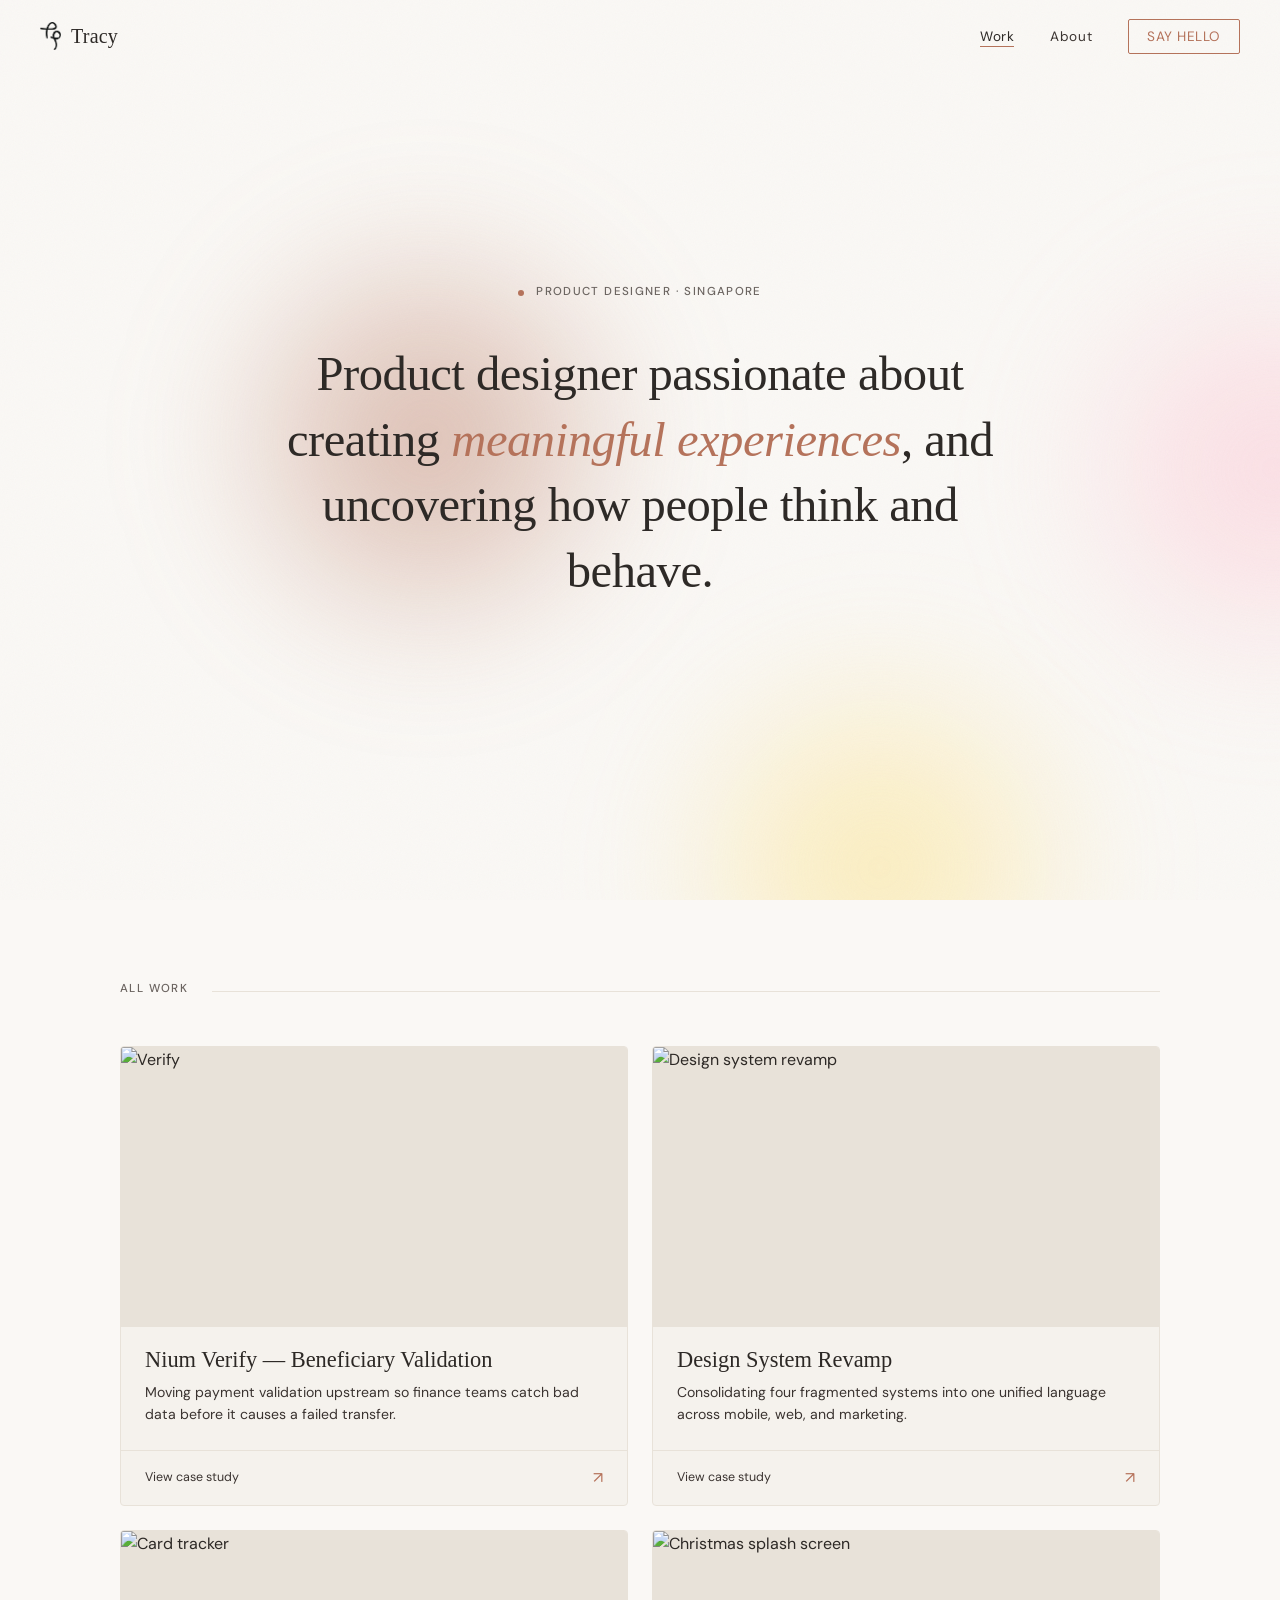
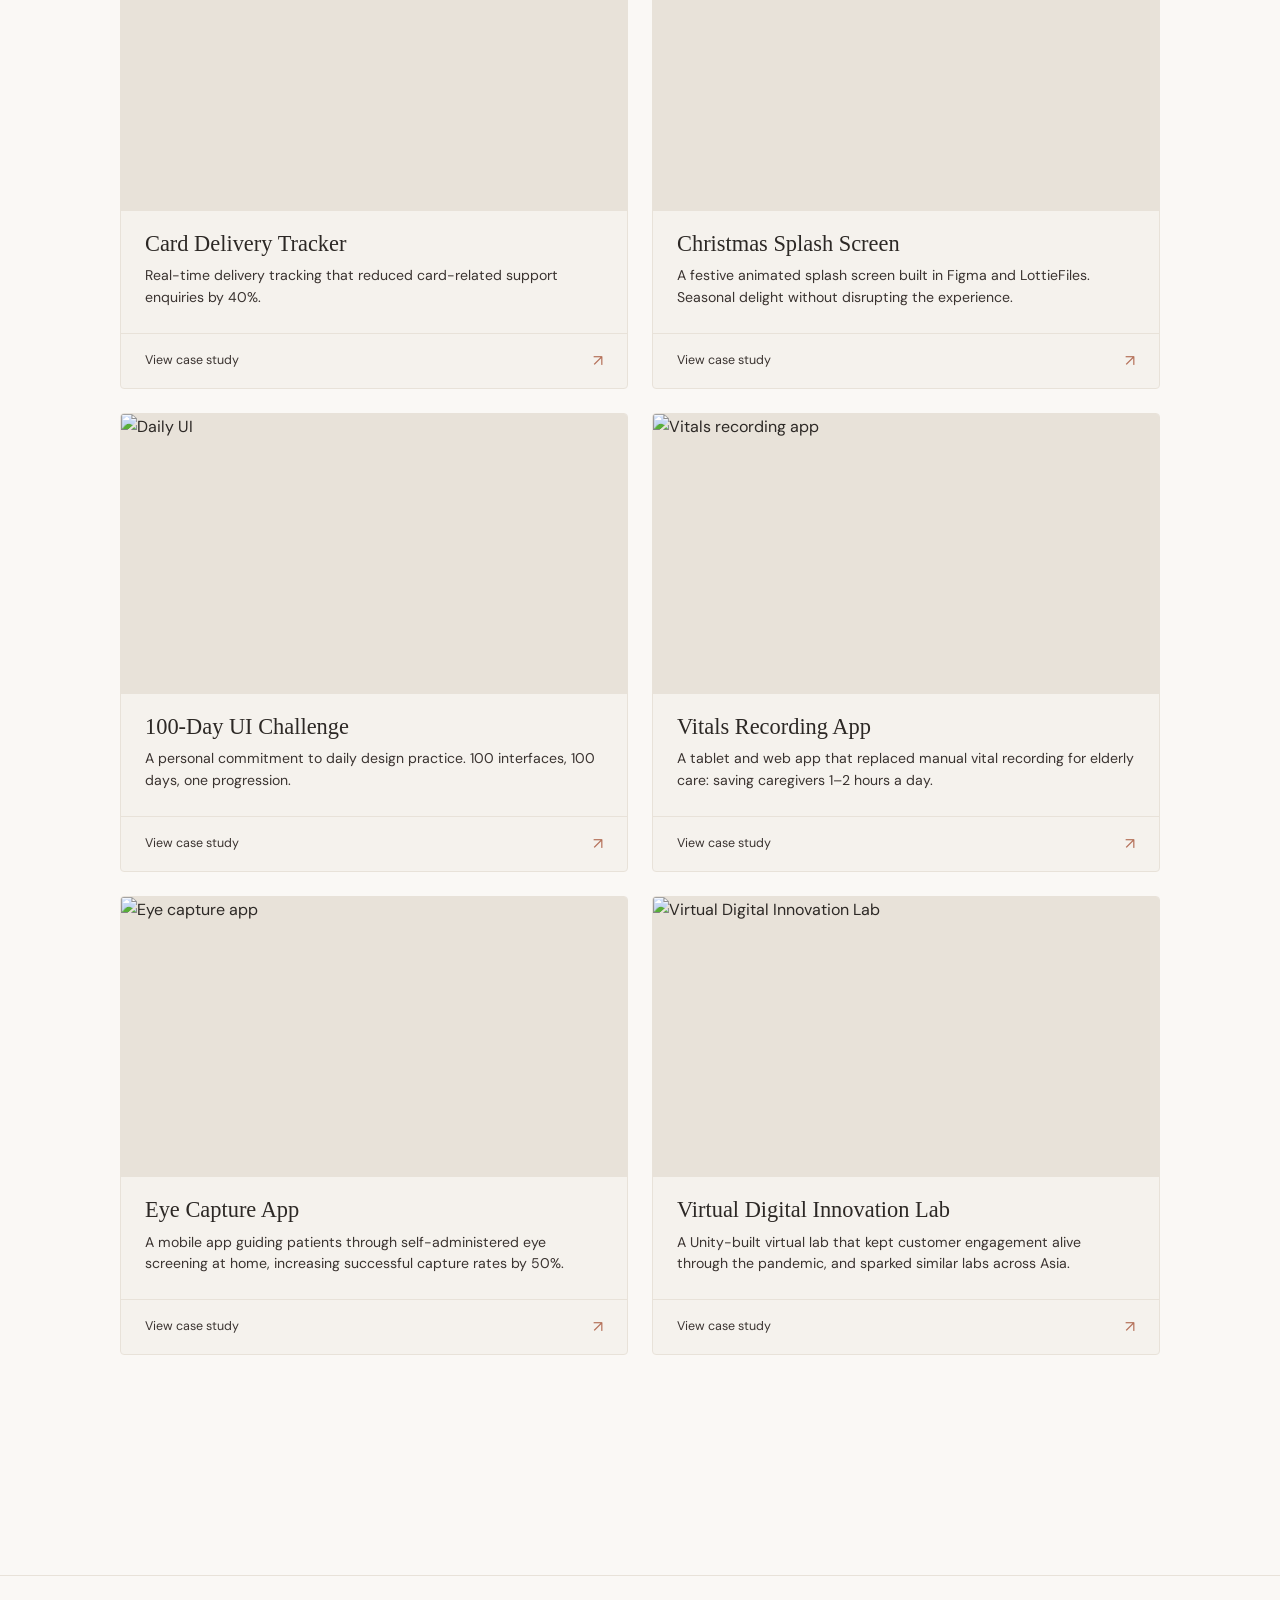
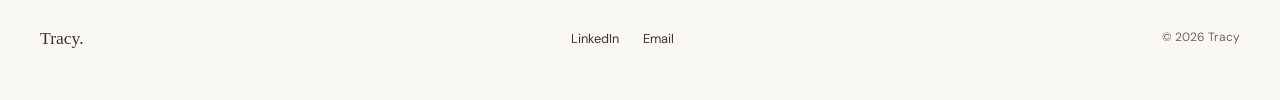
==== index.html @ 8b3a60ae "Add files via upload" ====
<!DOCTYPE html>
<html lang="en">
<head>
  <meta charset="UTF-8" />
  <meta name="viewport" content="width=device-width, initial-scale=1.0" />
  <title>Tracy — Product Designer</title>
  <link rel="preconnect" href="https://fonts.googleapis.com" />
  <link rel="preconnect" href="https://fonts.gstatic.com" crossorigin />
  <link href="https://fonts.googleapis.com/css2?family=Cormorant+Garamond:ital,wght@0,400;0,500;0,600;1,400;1,500&family=DM+Sans:wght@300;400;500&display=swap" rel="stylesheet" />
  <link rel="stylesheet" href="style.css" />
  <style>
    /* ── HERO ── */
    .hero {
      min-height: calc(100vh - var(--nav-h));
      display: flex;
      flex-direction: column;
      align-items: center;
      justify-content: center;
      text-align: center;
      padding: 80px 40px 120px;
      position: relative;
      overflow: hidden;
    }

    /* ── BLOBS ── */
    .hero-blobs {
      position: absolute;
      inset: 0;
      pointer-events: none;
      z-index: 0;
    }
    .blob {
      position: absolute;
      border-radius: 50%;
      filter: blur(56px);
      will-change: transform;
      transform: translate(0, 0);
    }
    /* Colours defined via inline style from JS */

    /* ── HERO CONTENT ── */
    .hero-content { position: relative; z-index: 1; max-width: 780px; }

    .hero-eyebrow {
      display: flex; align-items: center; justify-content: center;
      gap: 12px; margin-bottom: 40px;
    }
    .hero-eyebrow .dot {
      width: 6px; height: 6px; border-radius: 50%;
      background: var(--accent);
      animation: pulse 2.5s ease-in-out infinite;
    }
    @keyframes pulse {
      0%, 100% { opacity: 1; transform: scale(1); }
      50%       { opacity: 0.5; transform: scale(0.7); }
    }

    /* ── PROSE HEADLINE ── */
    .hero-headline {
      font-family: var(--font-display);
      font-size: clamp(2rem, 3.8vw, 3.6rem);
      font-weight: 400;
      line-height: 1.35;
      letter-spacing: -0.01em;
      margin-bottom: 44px;
      color: var(--ink);
    }
    .hero-headline .hl-accent   { color: var(--accent); font-style: italic; }
    .hero-headline .hl-stone    { color: var(--stone); }
    .hero-headline .hl-strong   { font-weight: 600; color: var(--ink); }

    .hero-actions { display: flex; align-items: center; justify-content: center; gap: 16px; flex-wrap: wrap; }

/* ── SCROLL INDICATOR ── */
    .scroll-indicator {
      position: absolute; bottom: 32px; left: 50%;
      transform: translateX(-50%);
      display: flex; flex-direction: column; align-items: center; gap: 6px;
      opacity: 0;
      animation: fadeUp 0.6s var(--ease-soft) 1s forwards;
      z-index: 1;
    }
    .scroll-indicator span { font-size: 0.65rem; letter-spacing: 0.12em; text-transform: uppercase; color: var(--stone); }
    .scroll-line-v {
      width: 1px; height: 32px;
      background: linear-gradient(to bottom, var(--stone), transparent);
      animation: scrollPulse 2s ease-in-out 1.5s infinite;
    }
    @keyframes scrollPulse {
      0%, 100% { transform: scaleY(1); opacity: 1; }
      50%       { transform: scaleY(0.6); opacity: 0.4; }
    }

    .selected-work { padding: 80px 0 100px; }
    .work-grid { display: grid; grid-template-columns: repeat(2, 1fr); gap: 24px; }

    .intro-strip {
      margin: 80px 0;
      padding: 64px 60px;
      background: var(--warm-white);
      border: 1px solid var(--sand);
      border-radius: 4px;
      display: grid;
      grid-template-columns: 1fr 2fr;
      gap: 60px;
      align-items: center;
    }
    .intro-label { font-family: var(--font-display); font-size: 2.5rem; font-weight: 400; line-height: 1.15; }
    .intro-label em { font-style: italic; color: var(--accent); }
    .intro-right p { font-size: 1rem; line-height: 1.75; color: var(--ink-soft); margin-bottom: 20px; }
    .intro-right p:last-of-type { margin-bottom: 28px; }

    .numbers-row {
      display: grid; grid-template-columns: repeat(3, 1fr);
      gap: 1px; background: var(--sand);
      border: 1px solid var(--sand); border-radius: 4px; overflow: hidden; margin: 60px 0;
    }
    .number-item { background: var(--cream); padding: 40px 32px; text-align: center; }
    .number-value { font-family: var(--font-display); font-size: 3rem; font-weight: 400; line-height: 1; margin-bottom: 8px; }
    .number-value span { color: var(--accent); }
    .number-label { font-size: 0.78rem; color: var(--muted); letter-spacing: 0.06em; }

    @media (max-width: 900px) {
      .hero { padding: 60px 20px; }
      .work-grid { grid-template-columns: 1fr; }
      .intro-strip { grid-template-columns: 1fr; padding: 40px 28px; gap: 32px; }
      .numbers-row { grid-template-columns: 1fr; }
    }
  </style>
</head>
<body>

  <nav id="nav">
    <a href="index.html" class="nav-logo">
      <!-- Replace logo.svg with your actual file name -->
      <img src="logo.png" alt="" class="nav-logo-img" /> Tracy
    </a>
    <ul class="nav-links">
      <li><a href="index.html" class="active">Work</a></li>
      <li><a href="about.html">About</a></li>
      <li><a href="mailto:tracygohyf@gmail.com" class="nav-cta">Say hello</a></li>
    </ul>
  </nav>

  <div class="page-content">

        <!-- HERO -->
    <section class="hero">

      <div class="hero-blobs" aria-hidden="true">
        <div class="blob" id="blob-a"></div>
        <div class="blob" id="blob-b"></div>
        <div class="blob" id="blob-c"></div>
      </div>

      <div class="hero-content">
        <div class="hero-eyebrow fade-up">
          <div class="dot"></div>
          <span class="label">Product Designer · Singapore</span>
        </div>

        <h1 class="hero-headline fade-up delay-1">
          </span>Product designer passionate about
          creating <span class="hl-accent">meaningful experiences</span>, and uncovering how people think and behave.
        </h1>

   
    </section>

   <!-- SELECTED WORK -->
    <section class="selected-work" id="works">
      <div class="container">
        <div class="section-header fade-up">
          <span class="label">All Work</span>
        </div>

        <div class="work-grid">

          <!-- Card 1 — featured, spans 2 cols -->
          <a href="cs-verify.html" class="project-card fade-up delay-1">
            <div class="project-card-image"><img src="images/verify.png" alt="Verify" /></div>
            <div class="project-card-body">
              <div class="project-card-title">Nium Verify — Beneficiary Validation</div>
              <p class="project-card-desc">Moving payment validation upstream so finance teams catch bad data before it causes a failed transfer.</p>
            </div>
            <div class="project-card-footer"><span>View case study</span><span class="arrow">↗</span></div>
          </a>

          <!-- Card 2 -->
          <a href="cs-design-system.html" class="project-card fade-up delay-2">
            <div class="project-card-image"><img src="images/design-system.png" alt="Design system revamp" /></div>
            <div class="project-card-body">
              <div class="project-card-title">Design System Revamp</div>
              <p class="project-card-desc">Consolidating four fragmented systems into one unified language across mobile, web, and marketing.</p>
            </div>
            <div class="project-card-footer"><span>View case study</span><span class="arrow">↗</span></div>
          </a>

          <!-- Card 3 -->
          <a href="cs-card-tracker.html" class="project-card fade-up delay-1">
            <div class="project-card-image"><img src="images/card-tracker.png" alt="Card tracker" /></div>
            <div class="project-card-body">
              <div class="project-card-title">Card Delivery Tracker</div>
              <p class="project-card-desc">Real-time delivery tracking that reduced card-related support enquiries by 40%.</p>
            </div>
            <div class="project-card-footer"><span>View case study</span><span class="arrow">↗</span></div>
          </a>

          <!-- Card 4 -->
          <a href="cs-xmas.html" class="project-card fade-up delay-2">
            <div class="project-card-image"><img src="images/xmas.png" alt="Christmas splash screen" /></div>
            <div class="project-card-body">
              <div class="project-card-title">Christmas Splash Screen</div>
              <p class="project-card-desc">A festive animated splash screen built in Figma and LottieFiles. Seasonal delight without disrupting the experience.</p>
            </div>
            <div class="project-card-footer"><span>View case study</span><span class="arrow">↗</span></div>
          </a>

          <!-- Card 5 -->
          <a href="cs-daily-ui.html" class="project-card fade-up delay-3">
            <div class="project-card-image"><img src="images/daily-ui.png" alt="Daily UI" /></div>
            <div class="project-card-body">
              <div class="project-card-title">100-Day UI Challenge</div>
              <p class="project-card-desc">A personal commitment to daily design practice. 100 interfaces, 100 days, one progression.</p>
            </div>
            <div class="project-card-footer"><span>View case study</span><span class="arrow">↗</span></div>
          </a>

          <!-- Card 6 -->
          <a href="cs-vitals.html" class="project-card fade-up delay-1">
            <div class="project-card-image"><img src="images/vitals.jpg" alt="Vitals recording app" /></div>
            <div class="project-card-body">
              <div class="project-card-title">Vitals Recording App</div>
              <p class="project-card-desc">A tablet and web app that replaced manual vital recording for elderly care: saving caregivers 1–2 hours a day.</p>
            </div>
            <div class="project-card-footer"><span>View case study</span><span class="arrow">↗</span></div>
          </a>

          <!-- Card 7 -->
          <a href="cs-eye-capture.html" class="project-card fade-up delay-2">
            <div class="project-card-image"><img src="images/eye-capture.jpg" alt="Eye capture app" /></div>
            <div class="project-card-body">
              <div class="project-card-title">Eye Capture App</div>
              <p class="project-card-desc">A mobile app guiding patients through self-administered eye screening at home, increasing successful capture rates by 50%.</p>
            </div>
            <div class="project-card-footer"><span>View case study</span><span class="arrow">↗</span></div>
          </a>

          <!-- Card 8 -->
          <a href="cs-virtual-dil.html" class="project-card fade-up delay-3">
            <div class="project-card-image"><img src="images/vdil.png" alt="Virtual Digital Innovation Lab" /></div>
            <div class="project-card-body">
              <div class="project-card-title">Virtual Digital Innovation Lab</div>
              <p class="project-card-desc">A Unity-built virtual lab that kept customer engagement alive through the pandemic, and sparked similar labs across Asia.</p>
            </div>
            <div class="project-card-footer"><span>View case study</span><span class="arrow">↗</span></div>
          </a>

        </div>

        <div style="height:0;"></div>
      </div>
    </section>


    <!-- INTRO STRIP -->
    <!-- <div class="container">
      <div class="intro-strip fade-up">
        <div>
          <div class="intro-label">Design that<br/><em>works</em><br/>for people</div>
        </div>
        <div class="intro-right">
          <p>I'm a product designer based in Singapore with a focus on fintech and consumer mobile. I care deeply about the space between user goals and business constraints — finding solutions that respect both.</p>
          <p>My process is collaborative and research-informed, but I'm not precious about it. Good design ships.</p>
          <a href="about.html" class="btn btn-outline">More about me →</a>
        </div>
      </div>
    </div> -->

  </div>

  <footer>
    <span class="footer-name">Tracy.</span>
    <ul class="footer-links">
      <li><a href="https://www.linkedin.com/in/tracygyf/" target="_blank">LinkedIn</a></li>
      <li><a href="mailto:tracygohyf@gmail.com">Email</a></li>
    </ul>
    <span class="footer-copy">© 2026 Tracy</span>
  </footer>

  <script data-cfasync="false" src="/cdn-cgi/scripts/5c5dd728/cloudflare-static/email-decode.min.js"></script><script>
    // ── NAV SCROLL ──
    const nav = document.getElementById('nav');
    window.addEventListener('scroll', () => nav.classList.toggle('scrolled', window.scrollY > 20));

    // ── SCROLL-TRIGGERED FADE-UPS ──
    const observer = new IntersectionObserver(entries => {
      entries.forEach(e => { if (e.isIntersecting) e.target.style.animationPlayState = 'running'; });
    }, { threshold: 0.1 });
    document.querySelectorAll('.fade-up').forEach(el => {
      if (el.closest('.hero')) return;
      el.style.animationPlayState = 'paused';
      observer.observe(el);
    });

    // ── RANDOMISED BLOB ANIMATION ──
    // Three colours: terracotta, dusty rose, warm stone
    const blobConfigs = [
  { id: 'blob-a', color: 'rgba(181,114,90,0.5)',   size: 520 },
  { id: 'blob-b', color: 'rgba(255,220,100,0.45)', size: 520 },
  { id: 'blob-c', color: 'rgba(255,180,200,0.45)', size: 520 },
];

    const hero = document.querySelector('.hero');

  const startPositions = [
  { x: 0.1, y: 0.1, px: 0.2, py: 0.2 },   // blob-a: top-left
  { x: 0.6, y: 0.6, px: 0.75, py: 0.75 }, // blob-b: bottom-right
  { x: 0.8, y: 0.1, px: 0.8, py: 0.2 },   // blob-c: top-right
];

blobConfigs.forEach((cfg, i) => {
  const el = document.getElementById(cfg.id);
  el.style.width  = cfg.size + 'px';
  el.style.height = cfg.size + 'px';
  el.style.background = `radial-gradient(circle, ${cfg.color} 0%, transparent 65%)`;

  const heroW = () => hero.offsetWidth;
  const heroH = () => hero.offsetHeight;

  // Start each blob at a different position
  let x = [0.1, 0.5, 0.8][i] * window.innerWidth;
  let y = [0.1, 0.7, 0.2][i] * window.innerHeight;

  // Give each blob a different initial direction
  const angles = [0.4, 2.1, 4.5];
  let vx = Math.cos(angles[i]) * 1.2;
  let vy = Math.sin(angles[i]) * 1.2;

  el.style.left = '0';
  el.style.top  = '0';
  el.style.transform = `translate(${x}px, ${y}px)`;

  function tick() {
  x += vx;
  y += vy;

  const W = hero.offsetWidth;
  const H = hero.offsetHeight;
  const s = cfg.size;

  // Bounce using blob size so it doesn't escape
  if (x < -s / 2)        { x = -s / 2;     vx = Math.abs(vx); }
  if (x > W - s / 2)     { x = W - s / 2;  vx = -Math.abs(vx); }
  if (y < -s / 2)        { y = -s / 2;     vy = Math.abs(vy); }
  if (y > H - s / 2)     { y = H - s / 2;  vy = -Math.abs(vy); }

  // Small random nudge
  vx += (Math.random() - 0.5) * 0.08;
  vy += (Math.random() - 0.5) * 0.08;

  // Speed cap
  const speed = Math.sqrt(vx * vx + vy * vy);
  if (speed > 1.5) { vx = (vx / speed) * 1.5; vy = (vy / speed) * 1.5; }
  if (speed < 0.5) { vx = (vx / speed) * 0.5; vy = (vy / speed) * 0.5; }

  el.style.transform = `translate(${x}px, ${y}px)`;
  requestAnimationFrame(tick);
}

  requestAnimationFrame(tick);
});

  </script>
 </body>
</html>
---- style.css ----
/* ============================================
   DESIGN TOKENS
   ============================================ */
:root {
  --cream: #FAF8F5;
  --warm-white: #F5F2ED;
  --sand: #E8E2D9;
  --stone: #7A7068;      /* was #C4BAB0 — much darker for small labels */
  --muted: #6B6460;      /* was #9A918A — darker for better contrast */
  --ink: #2C2825;
  --ink-soft: #3A3330;   /* was #4A4440 — darker for body text */
  --accent: #B5725A;
  --accent-light: #D4967F;
  --accent-pale: #F2E8E4;

  --font-display: 'DM Serif Display', Georgia, serif;
  --font-body: 'DM Sans', sans-serif;

  --max-w: 1120px;
  --nav-h: 72px;

  --ease-soft: cubic-bezier(0.25, 0.46, 0.45, 0.94);
}

/* ============================================
   RESET & BASE
   ============================================ */
*, *::before, *::after { box-sizing: border-box; margin: 0; padding: 0; }

html { font-size: 16px; scroll-behavior: smooth; }

body {
  background: var(--cream);
  color: var(--ink);
  font-family: var(--font-body);
  font-weight: 400;
  line-height: 1.6;
  -webkit-font-smoothing: antialiased;
  position: relative;
  overflow-x: hidden;
}

/* Grain overlay */
body::before {
  content: '';
  position: fixed;
  inset: 0;
  pointer-events: none;
  z-index: 100;
  opacity: 0.03;
  background-image: url("data:image/svg+xml,%3Csvg viewBox='0 0 256 256' xmlns='http://www.w3.org/2000/svg'%3E%3Cfilter id='noise'%3E%3CfeTurbulence type='fractalNoise' baseFrequency='0.9' numOctaves='4' stitchTiles='stitch'/%3E%3C/filter%3E%3Crect width='100%25' height='100%25' filter='url(%23noise)'/%3E%3C/svg%3E");
  background-size: 256px 256px;
}

a { color: inherit; text-decoration: none; }
img { display: block; max-width: 100%; }

/* ============================================
   TYPOGRAPHY
   ============================================ */
.display {
  font-family: var(--font-display);
  font-weight: 500;
  line-height: 1.1;
  letter-spacing: -0.01em;
}

.label {
  font-family: var(--font-body);
  font-size: 0.72rem;
  font-weight: 500;
  letter-spacing: 0.12em;
  text-transform: uppercase;
  color: var(--muted);
}

/* ============================================
   NAV
   ============================================ */
nav {
  position: fixed;
  top: 0; left: 0; right: 0;
  height: var(--nav-h);
  z-index: 50;
  display: flex;
  align-items: center;
  padding: 0 40px;
  justify-content: space-between;
  background: rgba(250, 248, 245, 0.88);
  backdrop-filter: blur(12px);
  -webkit-backdrop-filter: blur(12px);
  border-bottom: 1px solid transparent;
  transition: border-color 0.3s var(--ease-soft);
}

nav.scrolled {
  border-bottom-color: var(--sand);
}

.nav-logo {
  display: flex;
  align-items: center;
  gap: 10px;
  font-family: var(--font-display);
  font-size: 1.25rem;
  font-weight: 500;
  letter-spacing: 0.01em;
  color: var(--ink);
  transition: color 0.2s;
}
.nav-logo:hover { color: var(--accent); }

.nav-logo-img {
  height: 28px;
  width: auto;
  display: block;
  /* Tint the logo to match accent on hover */
  transition: filter 0.2s;
}
.nav-logo:hover .nav-logo-img {
  filter: brightness(0) saturate(100%) invert(45%) sepia(30%) saturate(600%) hue-rotate(330deg);
}

.nav-links {
  display: flex;
  align-items: center;
  gap: 36px;
  list-style: none;
}

.nav-links a {
  font-size: 0.85rem;
  font-weight: 400;
  letter-spacing: 0.04em;
  color: var(--ink-soft);
  position: relative;
  transition: color 0.2s;
}

.nav-links a::after {
  content: '';
  position: absolute;
  bottom: -2px; left: 0;
  width: 0; height: 1px;
  background: var(--accent);
  transition: width 0.25s var(--ease-soft);
}

.nav-links a:hover,
.nav-links a.active {
  color: var(--ink);
}
.nav-links a:hover::after,
.nav-links a.active::after {
  width: 100%;
}

.nav-cta {
  font-size: 0.8rem;
  font-weight: 500;
  letter-spacing: 0.06em;
  text-transform: uppercase;
  color: var(--accent) !important;
  border: 1px solid var(--accent);
  padding: 8px 18px;
  border-radius: 2px;
  transition: background 0.2s, color 0.2s !important;
}
.nav-cta::after { display: none !important; }
.nav-cta:hover {
  background: var(--accent) !important;
  color: var(--cream) !important;
}

/* ============================================
   PAGE WRAPPER
   ============================================ */
.page-content {
  padding-top: var(--nav-h);
  min-height: 100vh;
}

.container {
  max-width: var(--max-w);
  margin: 0 auto;
  padding: 0 40px;
}

/* ============================================
   SECTION HEADERS
   ============================================ */
.section-header {
  display: flex;
  align-items: baseline;
  gap: 24px;
  margin-bottom: 48px;
}

.section-header::after {
  content: '';
  flex: 1;
  height: 1px;
  background: var(--sand);
}

/* ============================================
   PROJECT CARDS
   ============================================ */
.project-card {
  display: block;
  position: relative;
  overflow: hidden;
  background: var(--warm-white);
  border: 1px solid var(--sand);
  border-radius: 4px;
  transition: border-color 0.3s var(--ease-soft), transform 0.3s var(--ease-soft), box-shadow 0.3s var(--ease-soft);
  cursor: pointer;
}

.project-card:hover {
  border-color: var(--stone);
  transform: translateY(-3px);
  box-shadow: 0 16px 40px rgba(44, 40, 37, 0.08);
}

.project-card-image {
  height: 280px;
  background: var(--sand);
  overflow: hidden;
  position: relative;
}

.project-card-image img {
  width: 100%;
  height: 100%;
  object-fit: cover;
  display: block;
}

.project-card:hover .project-card-image img {
  transform: scale(1.03);
}

/* Placeholder for missing images */
.project-card-image.placeholder {
  display: flex;
  align-items: center;
  justify-content: center;
}
.project-card-image.placeholder span {
  font-family: var(--font-display);
  font-size: 2.5rem;
  color: var(--stone);
  opacity: 0.4;
}

.cs-screenshot-slot video {
  width: 100%;
  display: block;
  border-radius: 8px;
}

.project-card-body {
  padding: 20px 24px 24px;
}

.project-card-meta {
  display: flex;
  align-items: center;
  gap: 10px;
  margin-bottom: 10px;
  flex-wrap: wrap;
}

.tag {
  display: inline-block;
  font-size: 0.68rem;
  font-weight: 500;
  letter-spacing: 0.1em;
  text-transform: uppercase;
  color: var(--muted);
  background: var(--sand);
  padding: 3px 9px;
  border-radius: 2px;
}

.tag.accent {
  background: var(--accent-pale);
  color: var(--accent);
}

.project-card-title {
  font-family: var(--font-display);
  font-size: 1.4rem;
  font-weight: 500;
  line-height: 1.2;
  margin-bottom: 8px;
  color: var(--ink);
  transition: color 0.2s;
}
.project-card:hover .project-card-title { color: var(--accent); }

.project-card-desc {
  font-size: 0.88rem;
  color: var(--ink-soft);
  line-height: 1.55;
}

.project-card-footer {
  display: flex;
  align-items: center;
  justify-content: space-between;
  padding: 14px 24px;
  border-top: 1px solid var(--sand);
  font-size: 0.78rem;
  color: var(--muted);
}

.project-card-footer .arrow {
  color: var(--accent);
  font-size: 1rem;
  transition: transform 0.2s var(--ease-soft);
}
.project-card:hover .project-card-footer .arrow {
  transform: translate(3px, -1px);
}

/* ============================================
   FOOTER
   ============================================ */
footer {
  margin-top: 120px;
  padding: 48px 40px;
  border-top: 1px solid var(--sand);
  display: flex;
  align-items: center;
  justify-content: space-between;
  flex-wrap: wrap;
  gap: 16px;
  max-width: 100%;
}

.footer-name {
  font-family: var(--font-display);
  font-size: 1.1rem;
  color: var(--ink-soft);
}

.footer-links {
  display: flex;
  gap: 24px;
  list-style: none;
}

.footer-links a {
  font-size: 0.8rem;
  color: var(--ink-soft);
  transition: color 0.2s;
}
.footer-links a:hover { color: var(--accent); }

.footer-copy {
  font-size: 0.75rem;
  color: var(--muted);
}

/* ============================================
   BUTTONS
   ============================================ */
.btn {
  display: inline-flex;
  align-items: center;
  gap: 8px;
  font-family: var(--font-body);
  font-size: 0.8rem;
  font-weight: 500;
  letter-spacing: 0.08em;
  text-transform: uppercase;
  cursor: pointer;
  border-radius: 2px;
  transition: all 0.2s var(--ease-soft);
}

.btn-primary {
  background: var(--accent);
  color: var(--cream);
  padding: 14px 28px;
  border: 1px solid var(--accent);
}
.btn-primary:hover {
  background: #A3634D;
  border-color: #A3634D;
}

.btn-outline {
  background: transparent;
  color: var(--ink);
  padding: 13px 27px;
  border: 1px solid var(--sand);
}
.btn-outline:hover {
  border-color: var(--stone);
  background: var(--warm-white);
}

/* ============================================
   FADE-IN ANIMATION
   ============================================ */
.fade-up {
  opacity: 0;
  transform: translateY(20px);
  animation: fadeUp 0.7s var(--ease-soft) forwards;
}

@keyframes fadeUp {
  to { opacity: 1; transform: translateY(0); }
}

.delay-1 { animation-delay: 0.1s; }
.delay-2 { animation-delay: 0.2s; }
.delay-3 { animation-delay: 0.3s; }
.delay-4 { animation-delay: 0.4s; }
.delay-5 { animation-delay: 0.5s; }
.delay-6 { animation-delay: 0.6s; }

/* ============================================
   GLOBAL HEADING WEIGHTS
   ============================================ */
h1, h2, h3, h4, h5 {
  font-family: var(--font-display);
  font-weight: 600;
}

/* Nav links slightly darker */
.nav-links a {
  color: var(--ink-soft);
}

/* Project card footer text darker */
.project-card-footer {
  color: var(--ink-soft);
}
@media (max-width: 768px) {
  nav { padding: 0 20px; }
  .container { padding: 0 20px; }
  footer { padding: 40px 20px; flex-direction: column; align-items: flex-start; }

  .nav-links { gap: 20px; }
  .nav-links .nav-cta { display: none; }
  .project-card-image {
  height: 220px;
}

.project-card-image img {
  width: 100%;
  height: 100%;
  object-fit: cover;
  object-position: center;
}
}
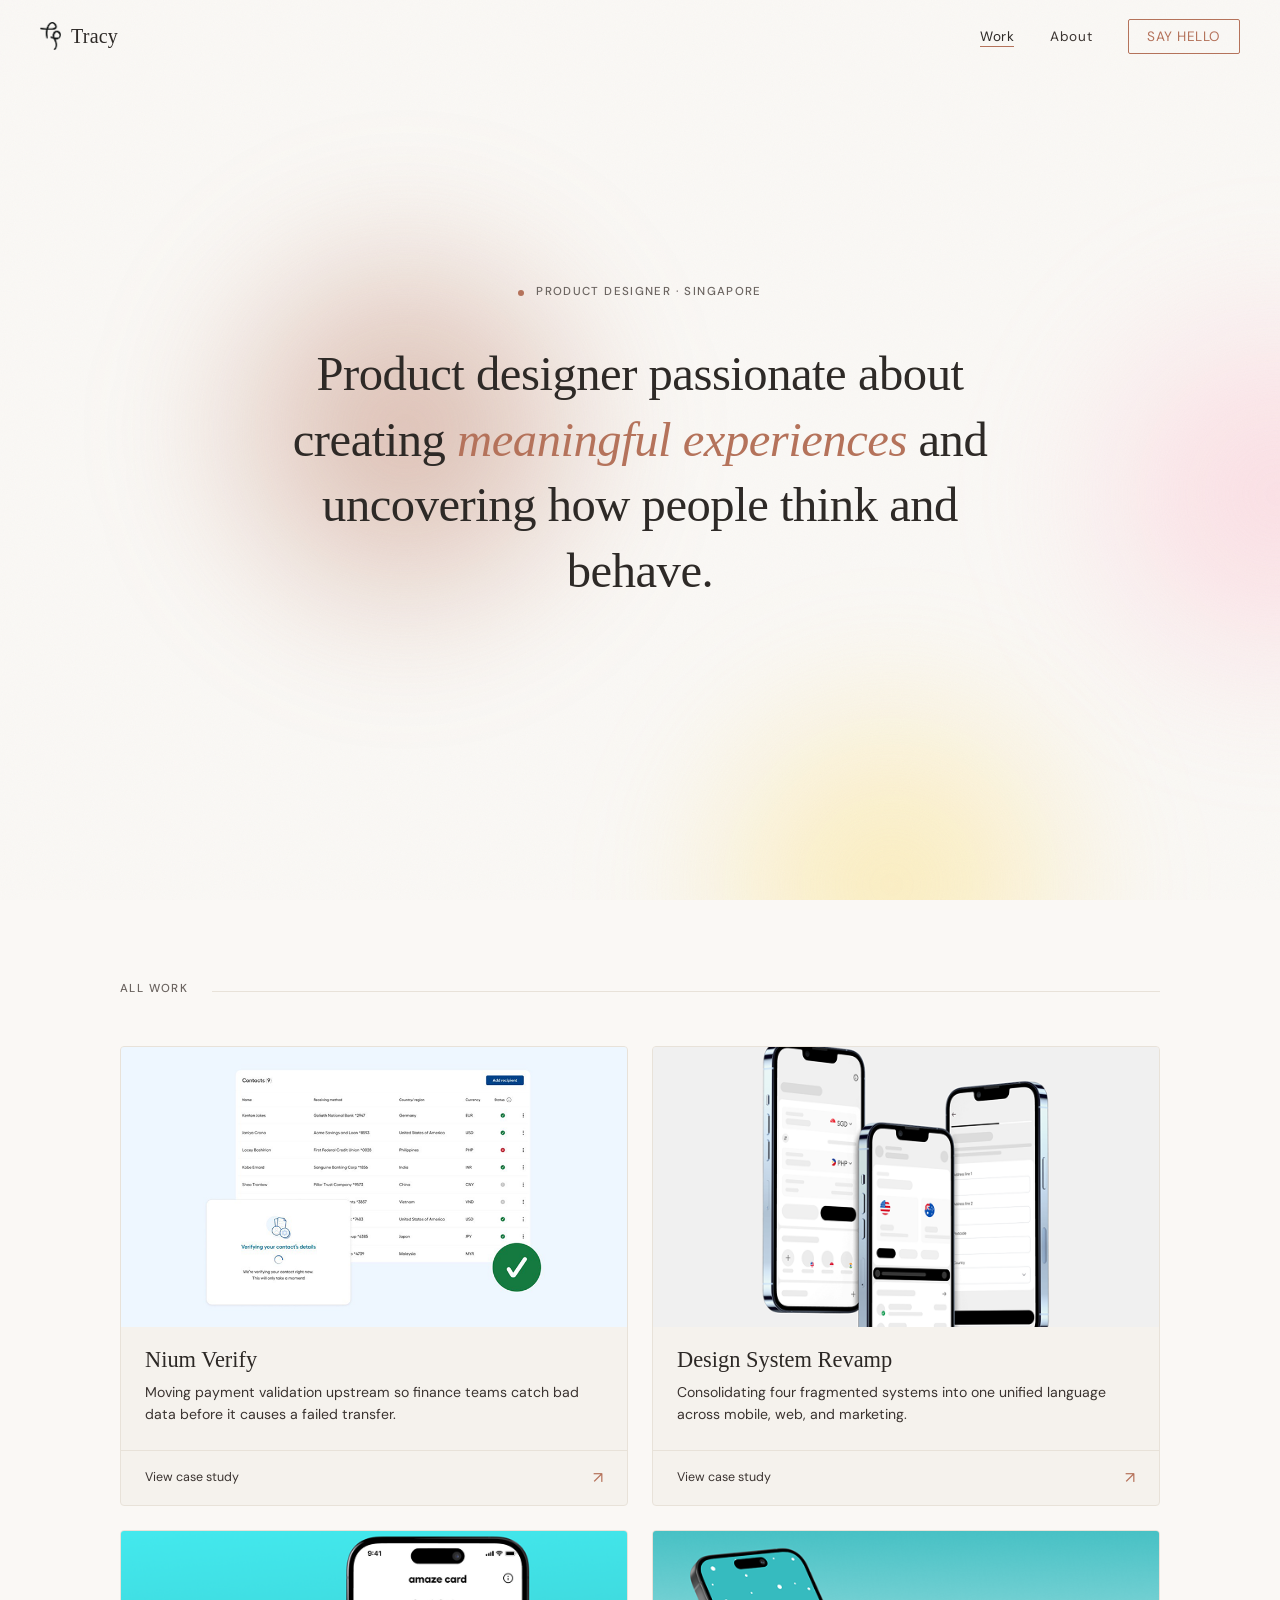
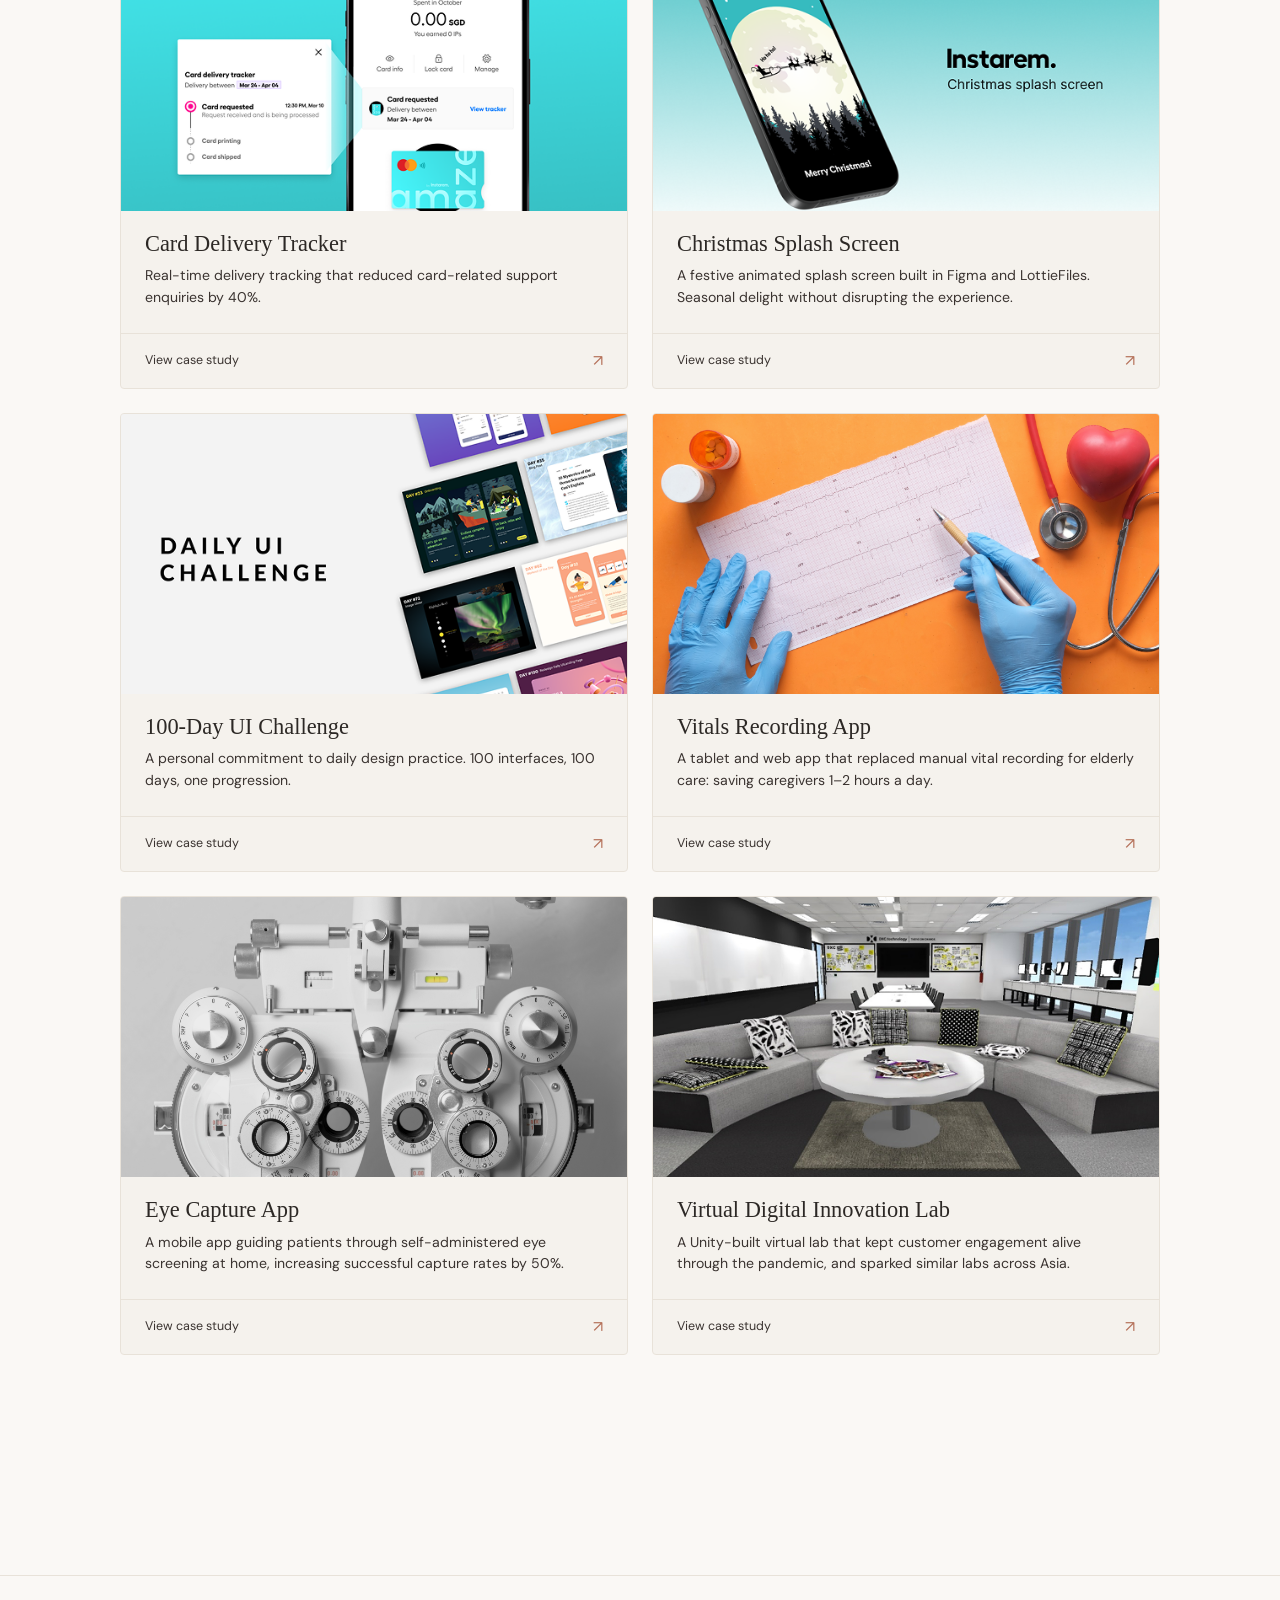
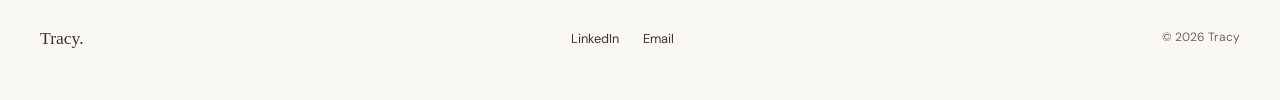
==== commit 8206c423: "edited" ====
--- a/index.html
+++ b/index.html
@@ -161,7 +161,7 @@
 
         <h1 class="hero-headline fade-up delay-1">
           </span>Product designer passionate about
-          creating <span class="hl-accent">meaningful experiences</span>, and uncovering how people think and behave.
+          creating <span class="hl-accent">meaningful experiences</span> and uncovering how people think and behave.
         </h1>
 
    
@@ -180,7 +180,7 @@
           <a href="cs-verify.html" class="project-card fade-up delay-1">
             <div class="project-card-image"><img src="images/verify.png" alt="Verify" /></div>
             <div class="project-card-body">
-              <div class="project-card-title">Nium Verify — Beneficiary Validation</div>
+              <div class="project-card-title">Nium Verify</div>
               <p class="project-card-desc">Moving payment validation upstream so finance teams catch bad data before it causes a failed transfer.</p>
             </div>
             <div class="project-card-footer"><span>View case study</span><span class="arrow">↗</span></div>
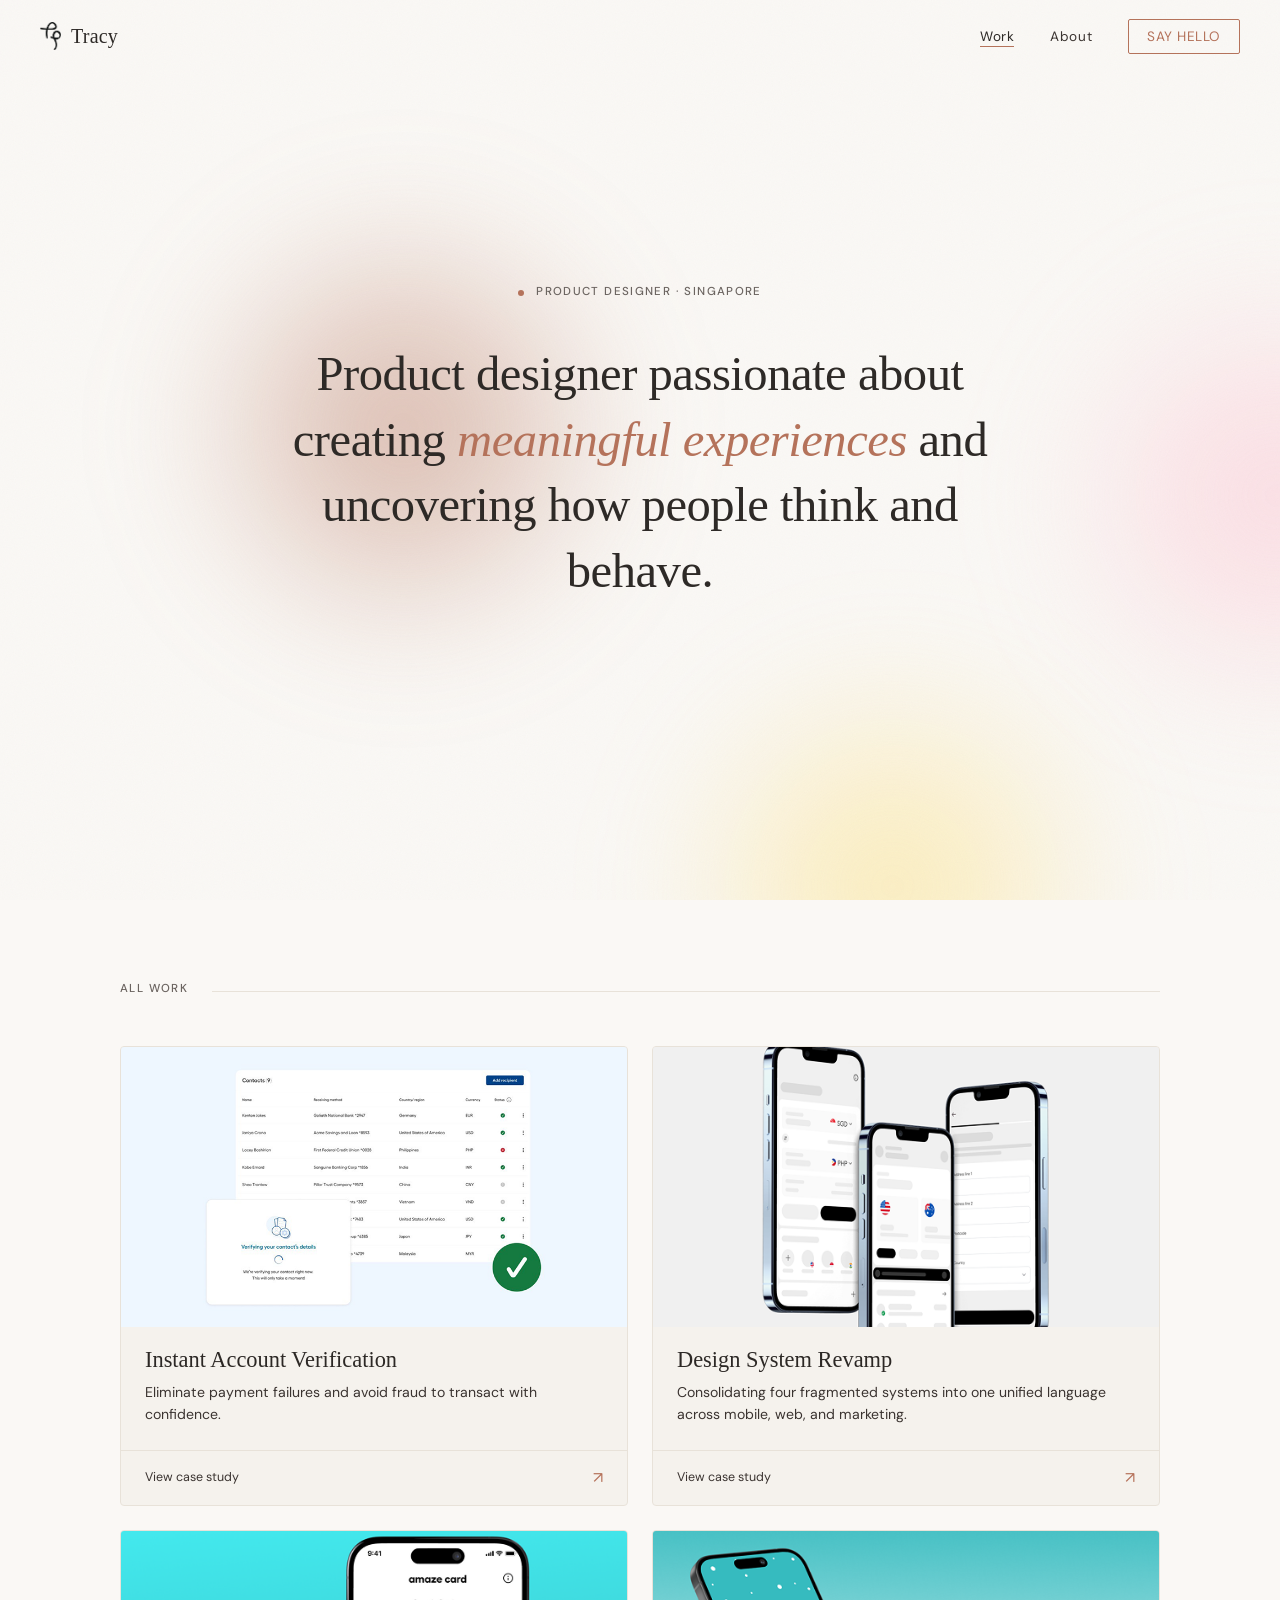
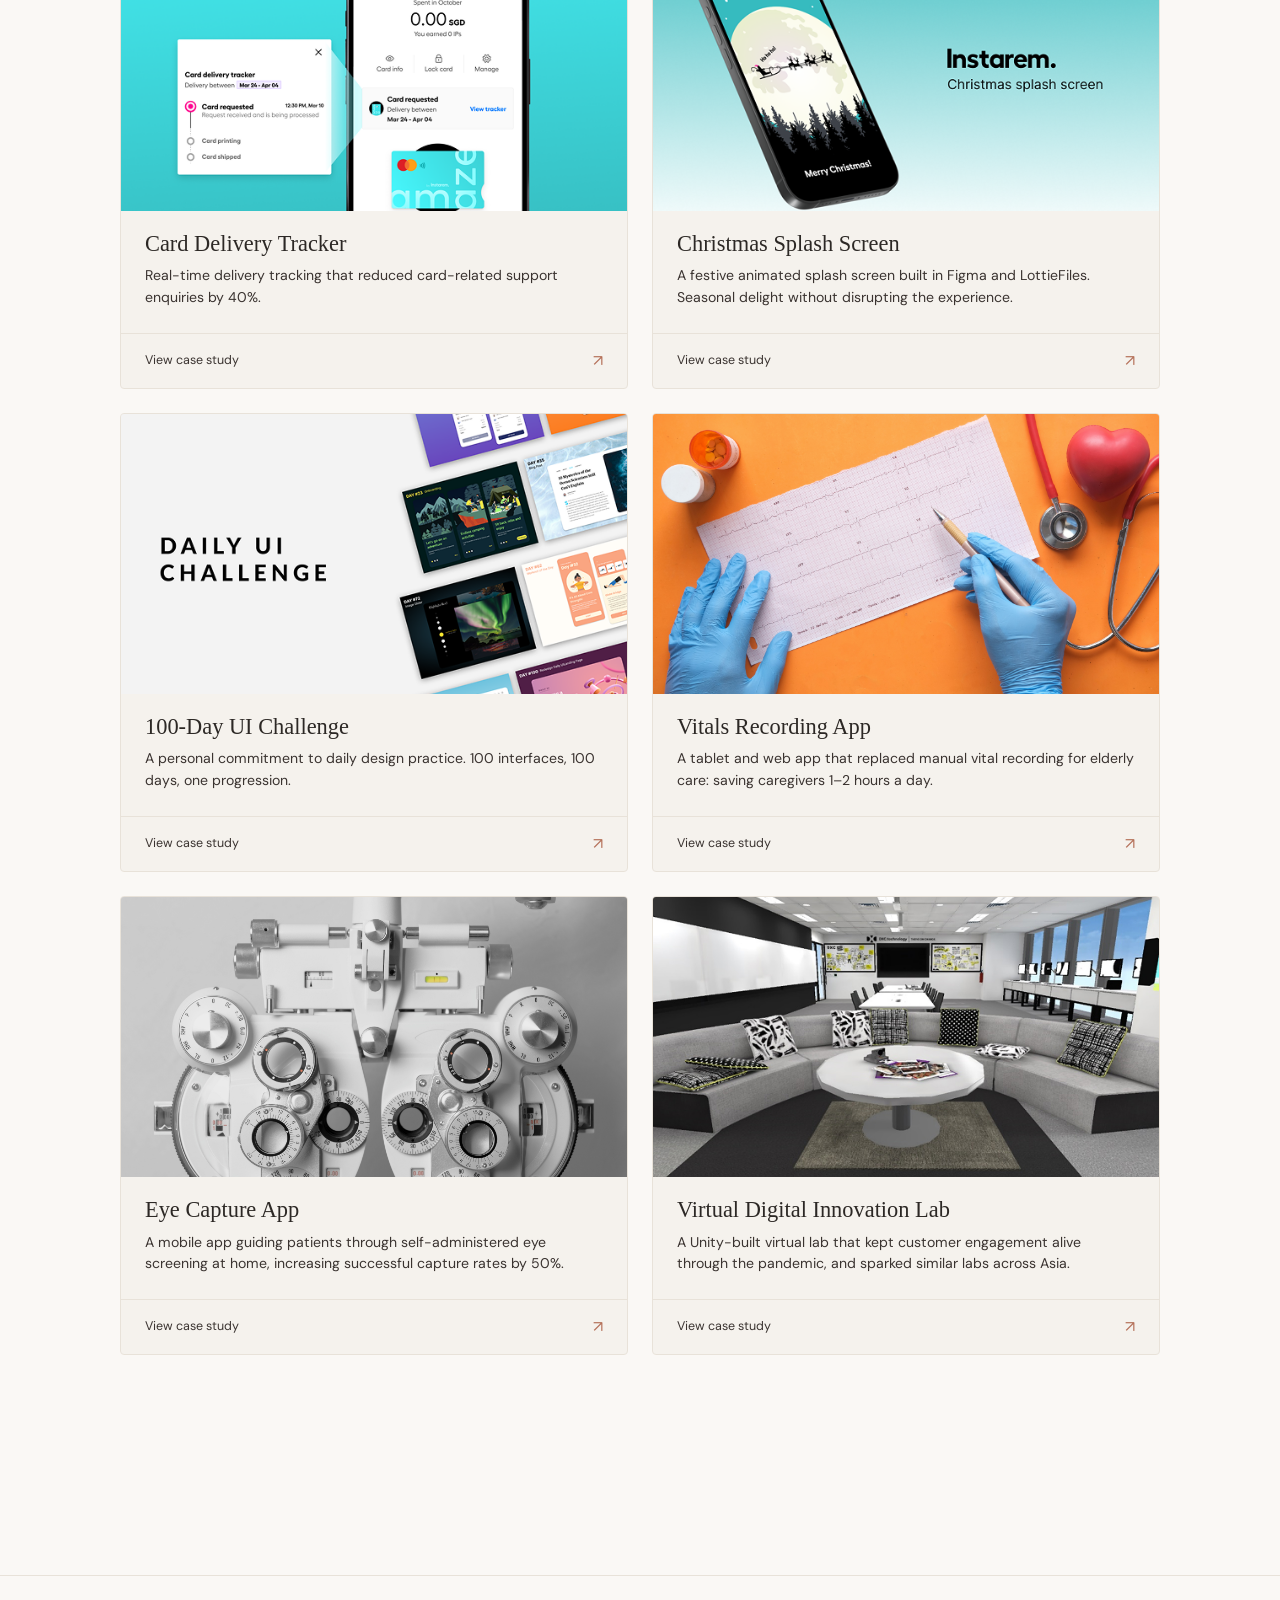
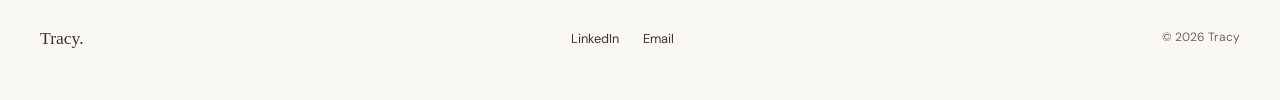
==== commit f27e648f: "Add files via upload" ====
--- a/index.html
+++ b/index.html
@@ -8,6 +8,7 @@
   <link rel="preconnect" href="https://fonts.gstatic.com" crossorigin />
   <link href="https://fonts.googleapis.com/css2?family=Cormorant+Garamond:ital,wght@0,400;0,500;0,600;1,400;1,500&family=DM+Sans:wght@300;400;500&display=swap" rel="stylesheet" />
   <link rel="stylesheet" href="style.css" />
+  <link rel="icon" type="image/png" href="logo-head.png" />
   <style>
     /* ── HERO ── */
     .hero {
@@ -180,8 +181,8 @@
           <a href="cs-verify.html" class="project-card fade-up delay-1">
             <div class="project-card-image"><img src="images/verify.png" alt="Verify" /></div>
             <div class="project-card-body">
-              <div class="project-card-title">Nium Verify</div>
-              <p class="project-card-desc">Moving payment validation upstream so finance teams catch bad data before it causes a failed transfer.</p>
+              <div class="project-card-title">Instant Account Verification</div>
+              <p class="project-card-desc">Eliminate payment failures and avoid fraud to transact with confidence.</p>
             </div>
             <div class="project-card-footer"><span>View case study</span><span class="arrow">↗</span></div>
           </a>
@@ -371,6 +372,7 @@
   requestAnimationFrame(tick);
 });
 
+
   </script>
  </body>
 </html> 
--- a/style.css
+++ b/style.css
@@ -458,3 +458,43 @@
   object-position: center;
 }
 }
+
+/* ============================================
+   PROCESS STEP
+   ============================================ */
+.cs-process-step {
+  margin-top: 48px;
+}
+.cs-process-step-header {
+  display: flex;
+  align-items: baseline;
+  gap: 12px;
+  margin-bottom: 12px;
+}
+.cs-process-step-num {
+  font-family: var(--font-display);
+  font-size: 2rem;
+  color: var(--accent);
+  opacity: 1;
+  font-weight: 400;
+  flex-shrink: 0;
+}
+.cs-process-step-title {
+  font-family: var(--font-display);
+  font-size: clamp(1.2rem, 2vw, 1.5rem);
+  font-weight: 500;
+  color: var(--ink);
+  line-height: 1.2;
+  margin: 0;
+}
+.cs-process-img {
+  display: block;
+  width: 100%;
+  margin-top: 24px;
+  margin-bottom: 24px;
+  border-radius: 8px;
+  aspect-ratio: unset;
+  object-fit: cover;
+  background: rgba(255, 255, 255, 0);
+  border: 0px solid var(--sand);
+}
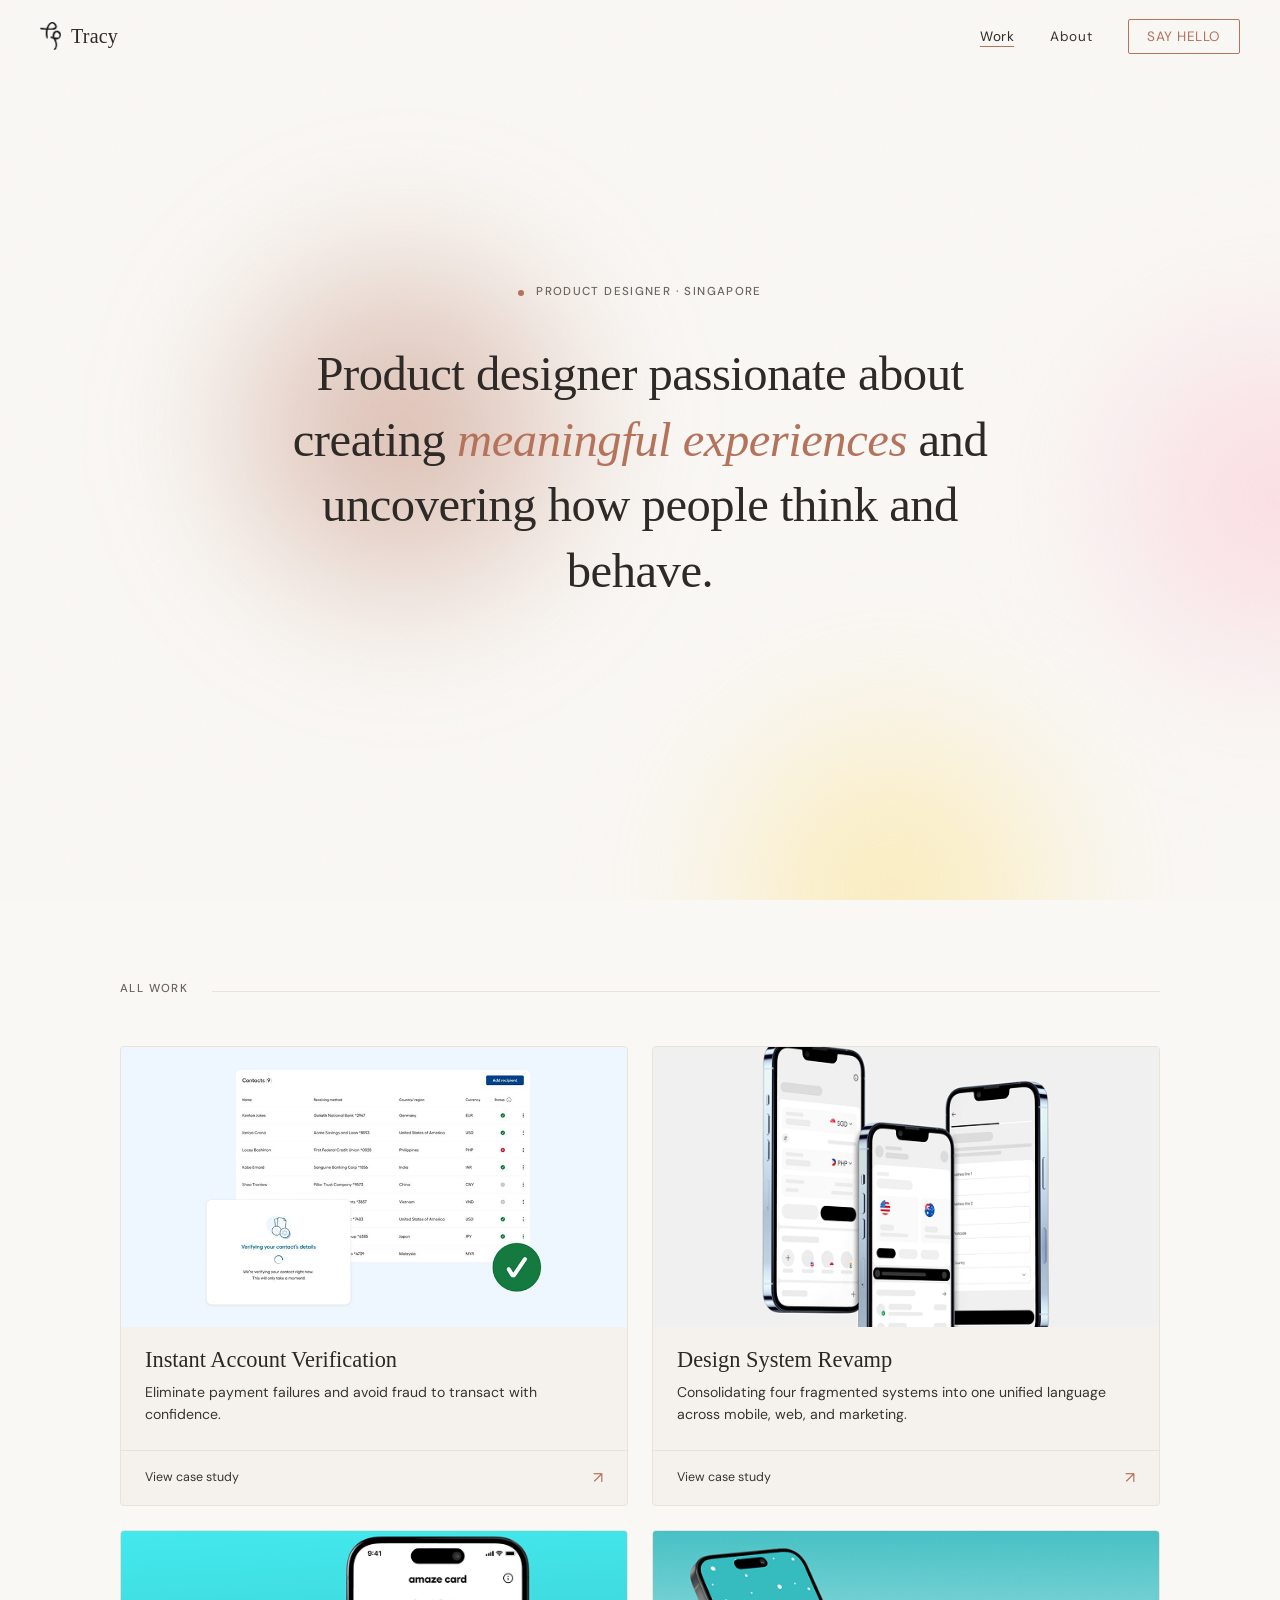
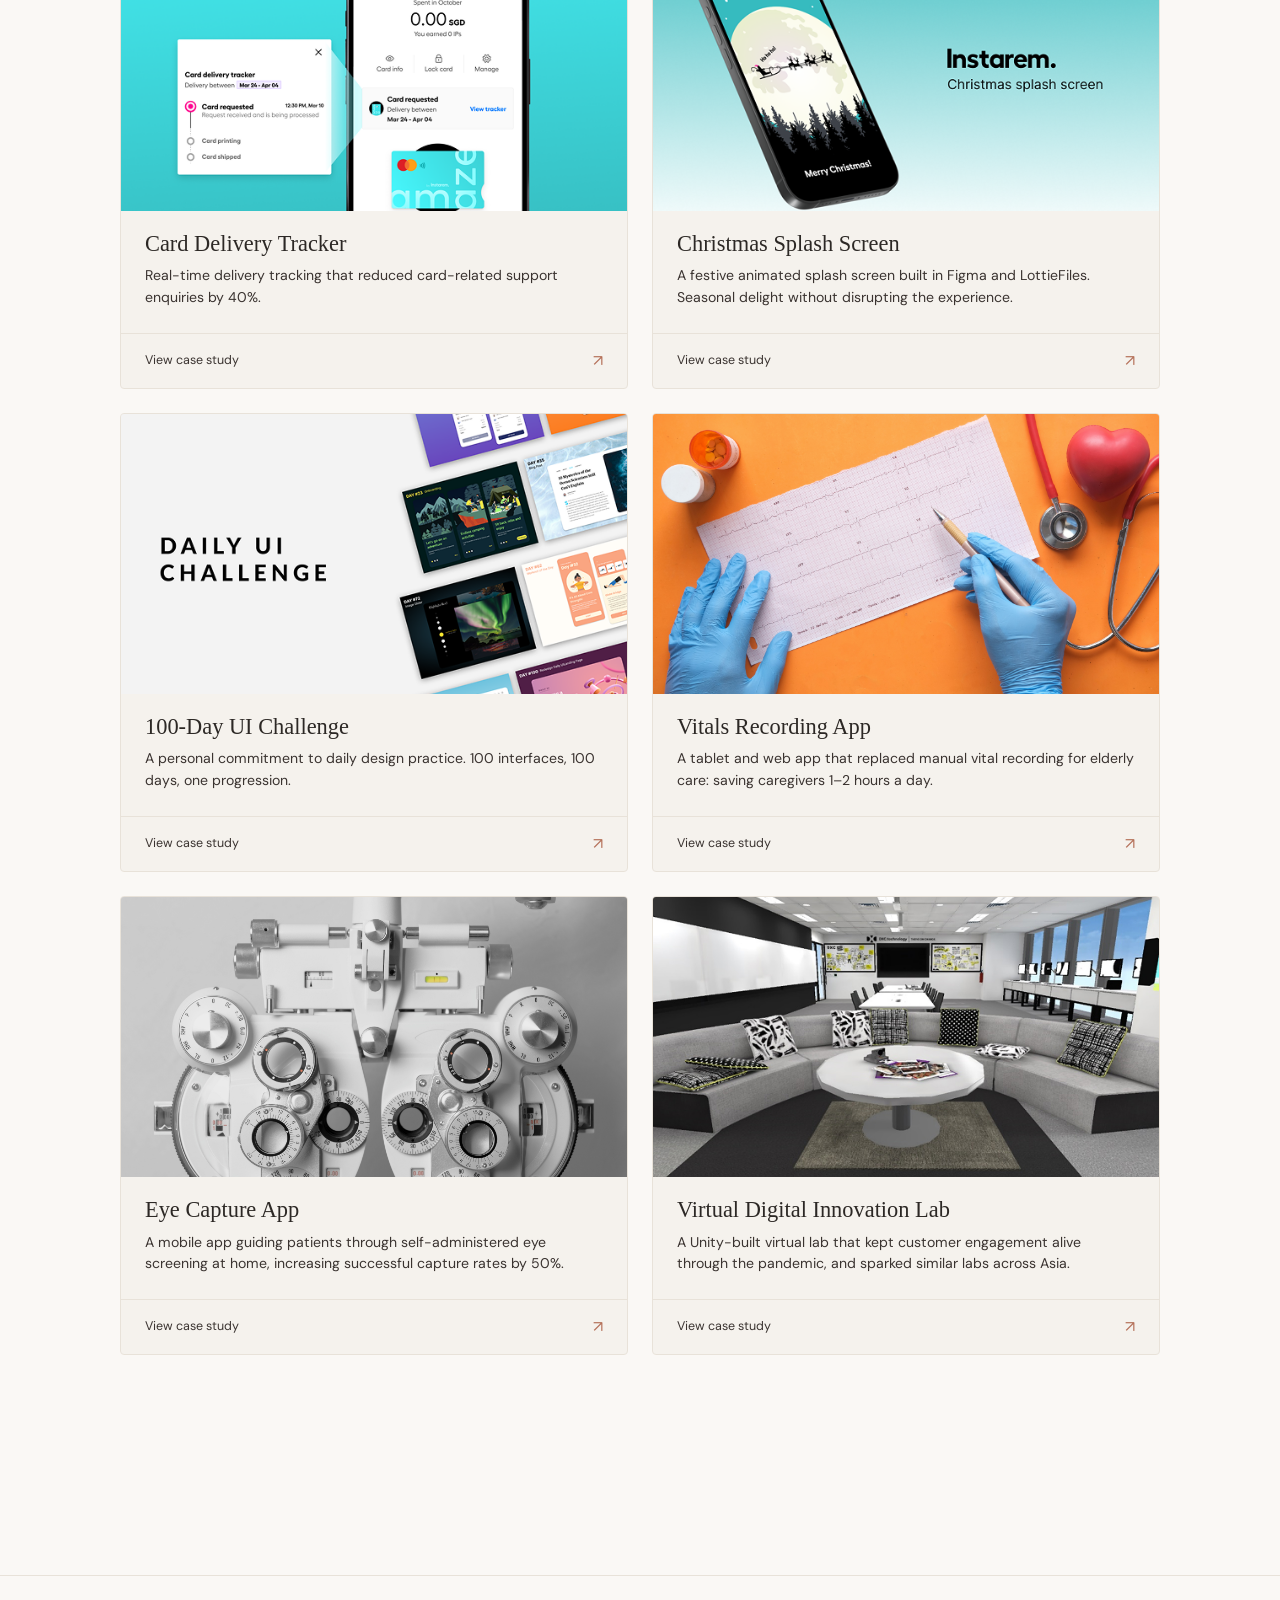
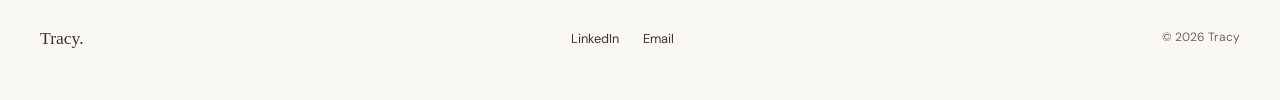
==== commit 6491bf2f: "Add files via upload" ====
--- a/index.html
+++ b/index.html
@@ -2,7 +2,7 @@
 <html lang="en">
 <head>
   <meta charset="UTF-8" />
-  <meta name="viewport" content="width=device-width, initial-scale=1.0" />
+  <meta name="viewport" content="width=device-width, initial-scale=1.0", viewport-fit="cover" />
   <title>Tracy — Product Designer</title>
   <link rel="preconnect" href="https://fonts.googleapis.com" />
   <link rel="preconnect" href="https://fonts.gstatic.com" crossorigin />
--- a/style.css
+++ b/style.css
@@ -77,7 +77,9 @@
 /* ============================================
    NAV
    ============================================ */
-nav {
+
+
+  nav {
   position: fixed;
   top: 0; left: 0; right: 0;
   height: var(--nav-h);
@@ -85,13 +87,16 @@
   display: flex;
   align-items: center;
   padding: 0 40px;
+  padding-top: env(safe-area-inset-top);       /* extends into safe area*/
+  height: calc(var(--nav-h) + env(safe-area-inset-top)); /* taller to fill gap*/
   justify-content: space-between;
   background: rgba(250, 248, 245, 0.88);
   backdrop-filter: blur(12px);
   -webkit-backdrop-filter: blur(12px);
   border-bottom: 1px solid transparent;
   transition: border-color 0.3s var(--ease-soft);
-}
+} 
+
 
 nav.scrolled {
   border-bottom-color: var(--sand);
@@ -176,7 +181,7 @@
    PAGE WRAPPER
    ============================================ */
 .page-content {
-  padding-top: var(--nav-h);
+  padding-top: calc(var(--nav-h) + env(safe-area-inset-top));
   min-height: 100vh;
 }
 
@@ -497,4 +502,7 @@
   object-fit: cover;
   background: rgba(255, 255, 255, 0);
   border: 0px solid var(--sand);
-}+}
+
+/*handle mobile viewport height issue*/
+
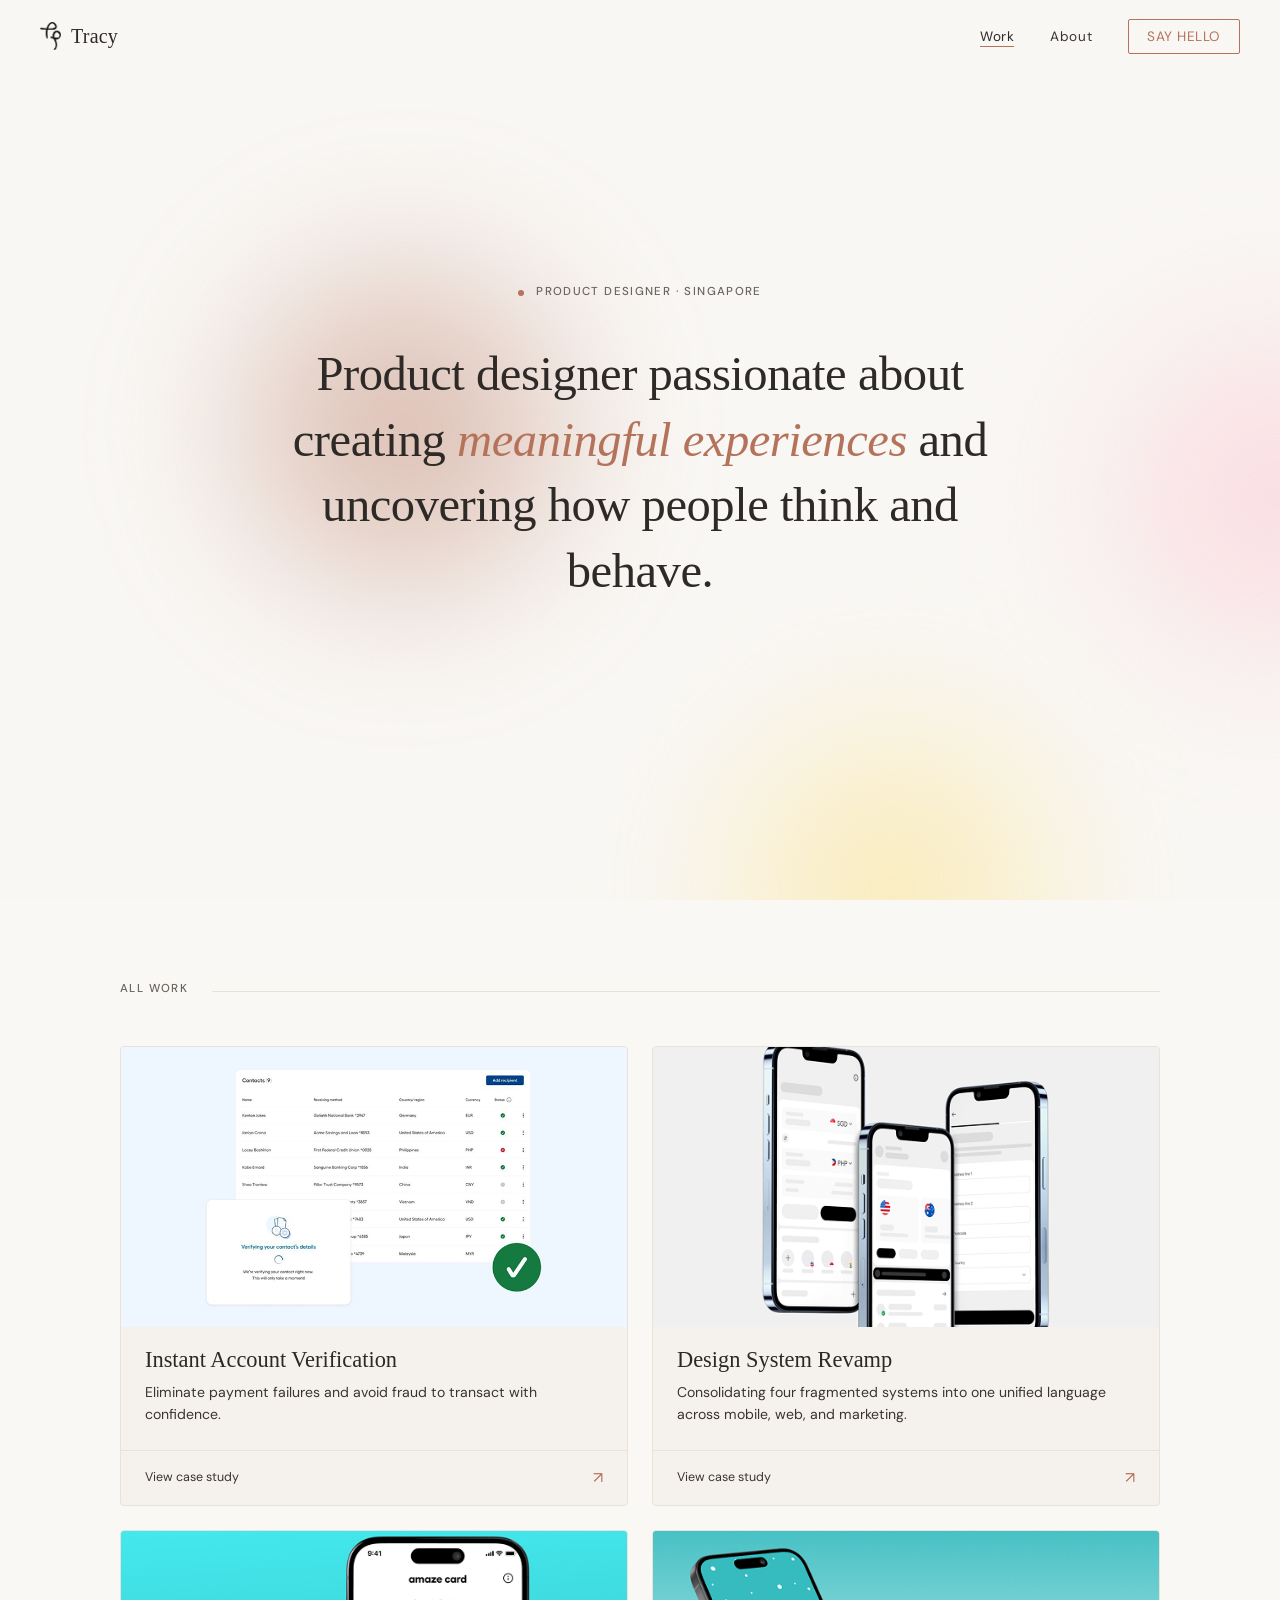
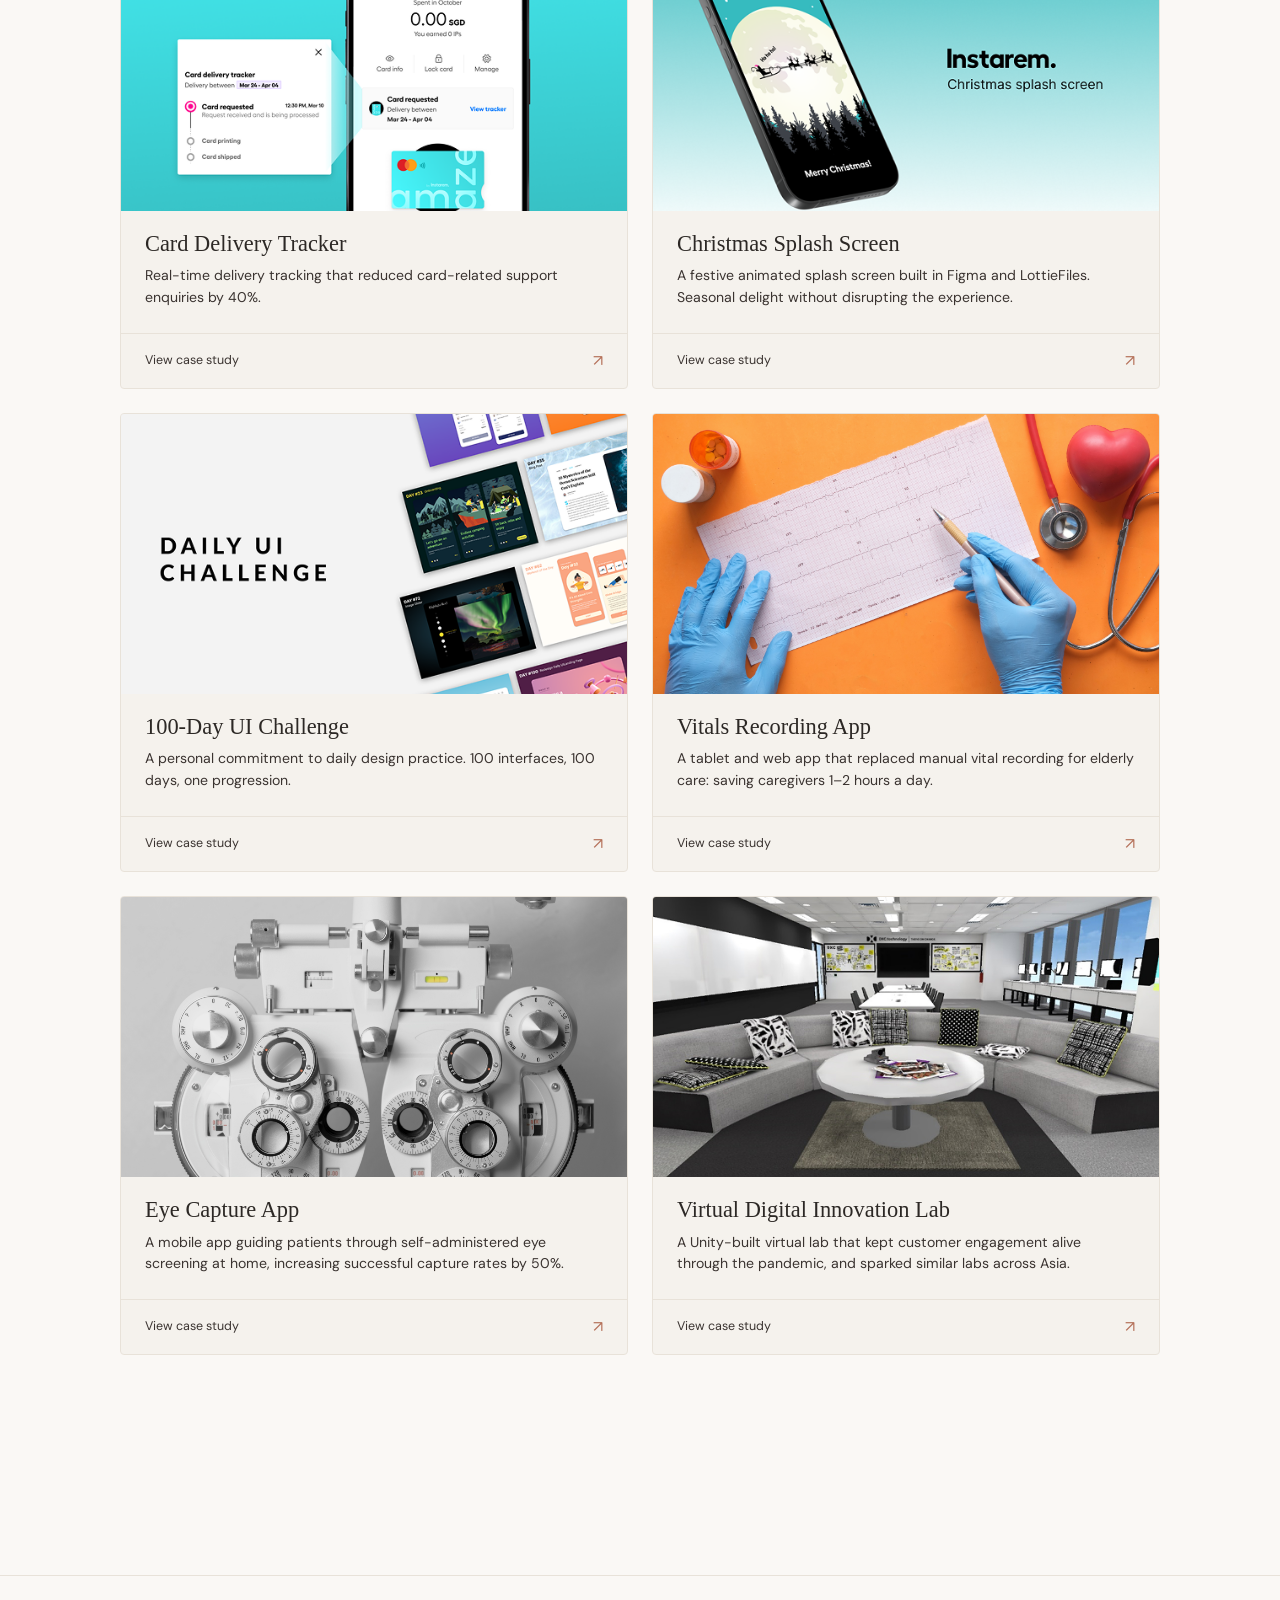
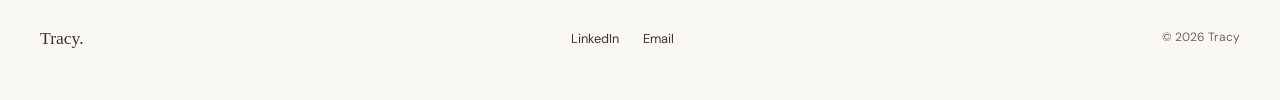
==== commit 1c683877: "Add files via upload" ====
--- a/index.html
+++ b/index.html
@@ -2,7 +2,7 @@
 <html lang="en">
 <head>
   <meta charset="UTF-8" />
-  <meta name="viewport" content="width=device-width, initial-scale=1.0", viewport-fit="cover" />
+  <meta name="viewport" content="width=device-width, initial-scale=1.0, viewport-fit=cover" />
   <title>Tracy — Product Designer</title>
   <link rel="preconnect" href="https://fonts.googleapis.com" />
   <link rel="preconnect" href="https://fonts.gstatic.com" crossorigin />
--- a/style.css
+++ b/style.css
@@ -87,12 +87,12 @@
   display: flex;
   align-items: center;
   padding: 0 40px;
-  padding-top: env(safe-area-inset-top);       /* extends into safe area*/
+  padding-top: env(safe-area-inset-top);/* extends into safe area*/
   height: calc(var(--nav-h) + env(safe-area-inset-top)); /* taller to fill gap*/
   justify-content: space-between;
-  background: rgba(250, 248, 245, 0.88);
-  backdrop-filter: blur(12px);
-  -webkit-backdrop-filter: blur(12px);
+  background: var(--cream); /*rgba(250,248,245,0.88)*/
+  /*backdrop-filter: blur(12px);
+  -webkit-backdrop-filter: blur(12px);*/
   border-bottom: 1px solid transparent;
   transition: border-color 0.3s var(--ease-soft);
 } 
@@ -446,7 +446,8 @@
   color: var(--ink-soft);
 }
 @media (max-width: 768px) {
-  nav { padding: 0 20px; }
+  nav { padding: 0 20px; 
+    padding-top: env(safe-area-inset-top);}
   .container { padding: 0 20px; }
   footer { padding: 40px 20px; flex-direction: column; align-items: flex-start; }
 
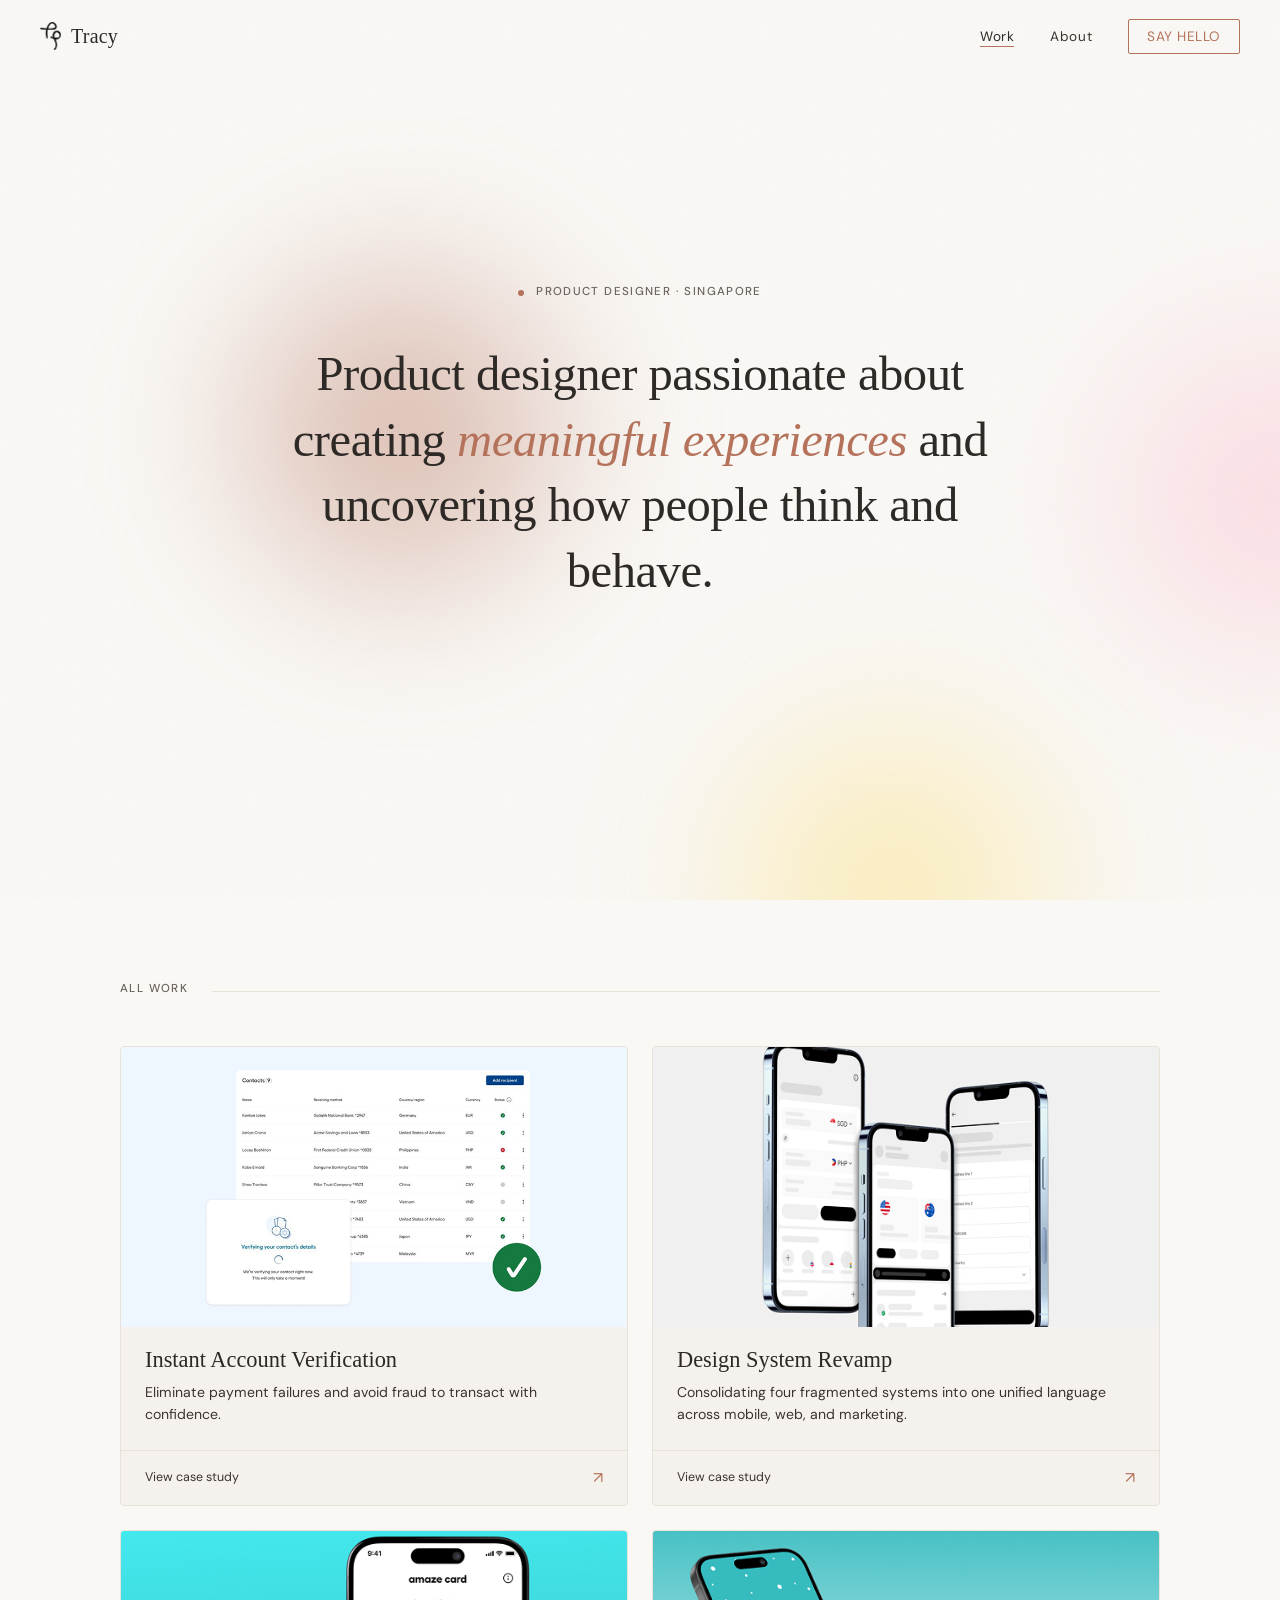
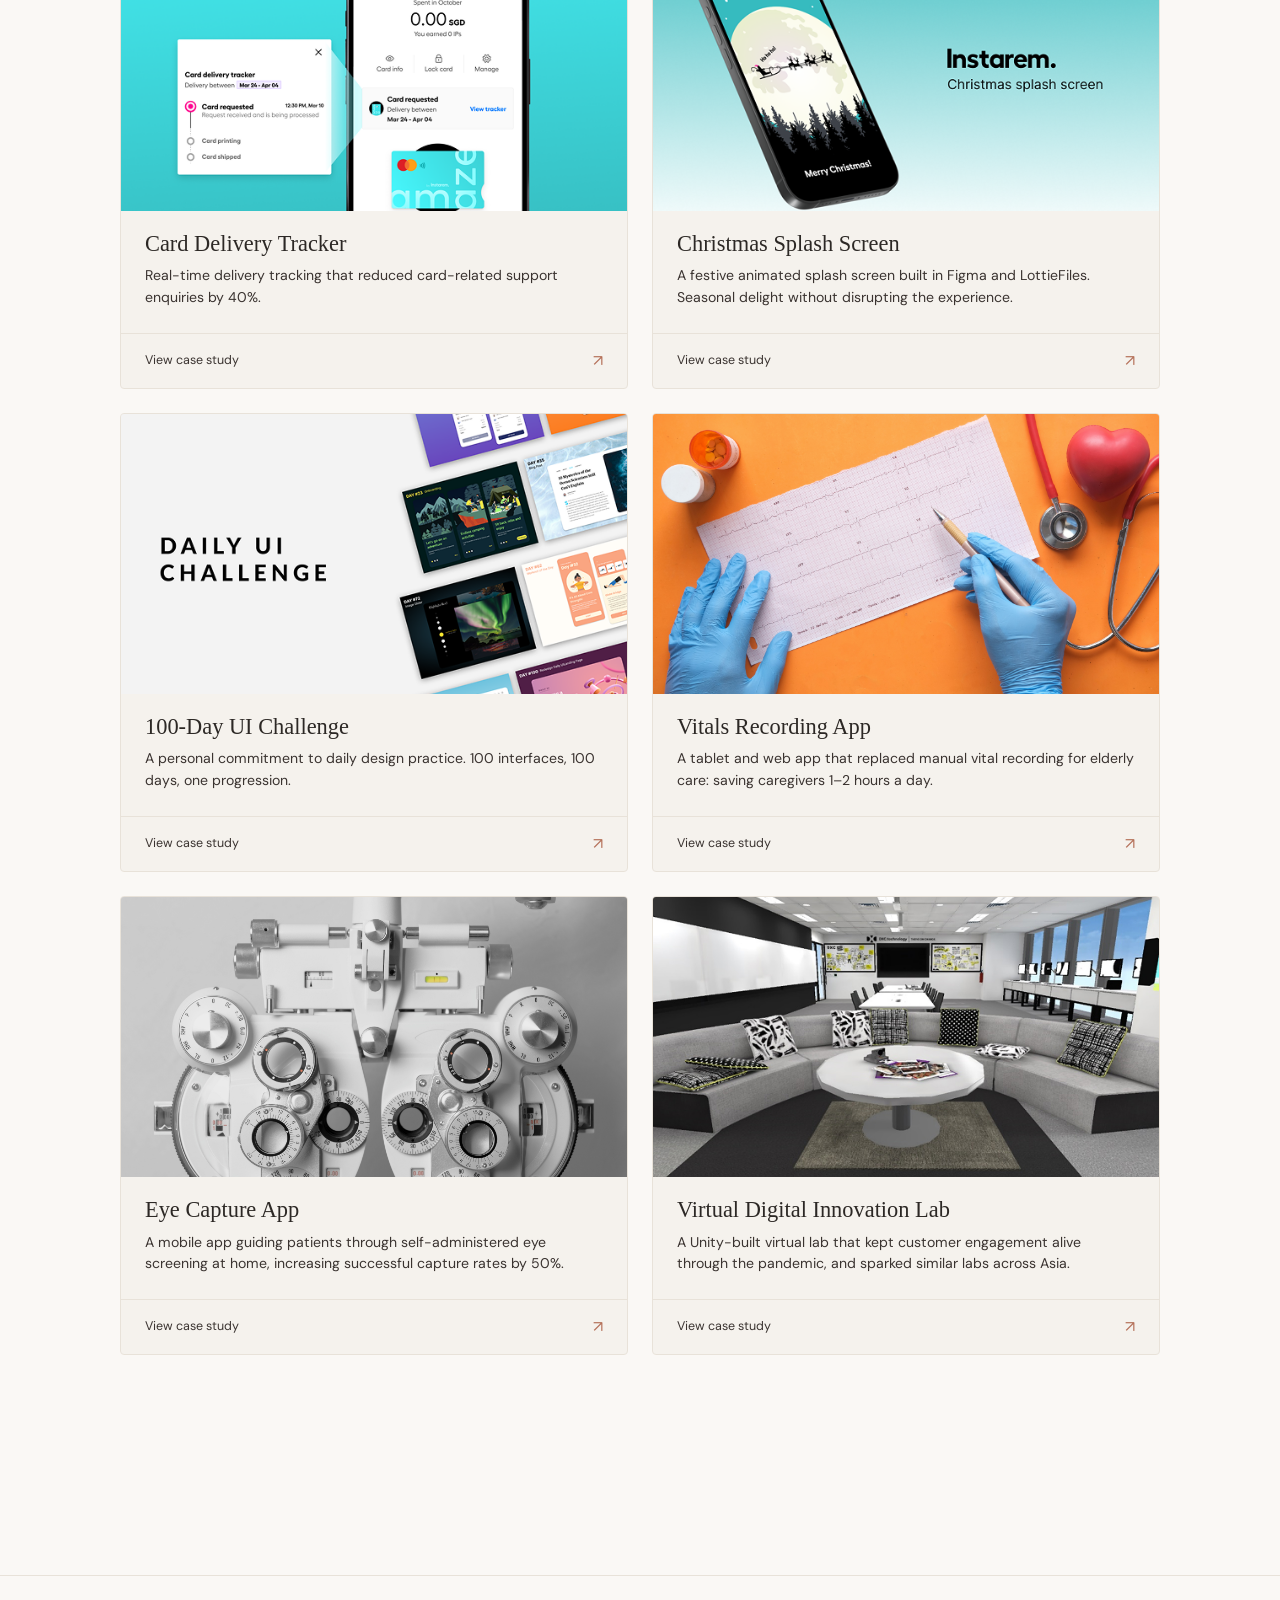
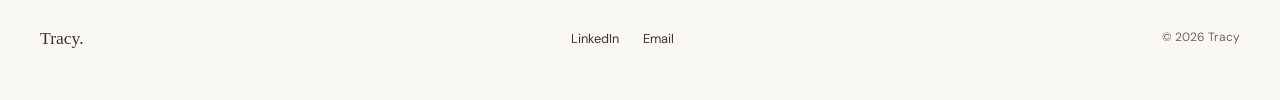
==== commit 65e705a5: "Add files via upload" ====
--- a/index.html
+++ b/index.html
@@ -21,6 +21,7 @@
       padding: 80px 40px 120px;
       position: relative;
       overflow: hidden;
+      background: var(--cream); /* add this */
     }
 
     /* ── BLOBS ── */
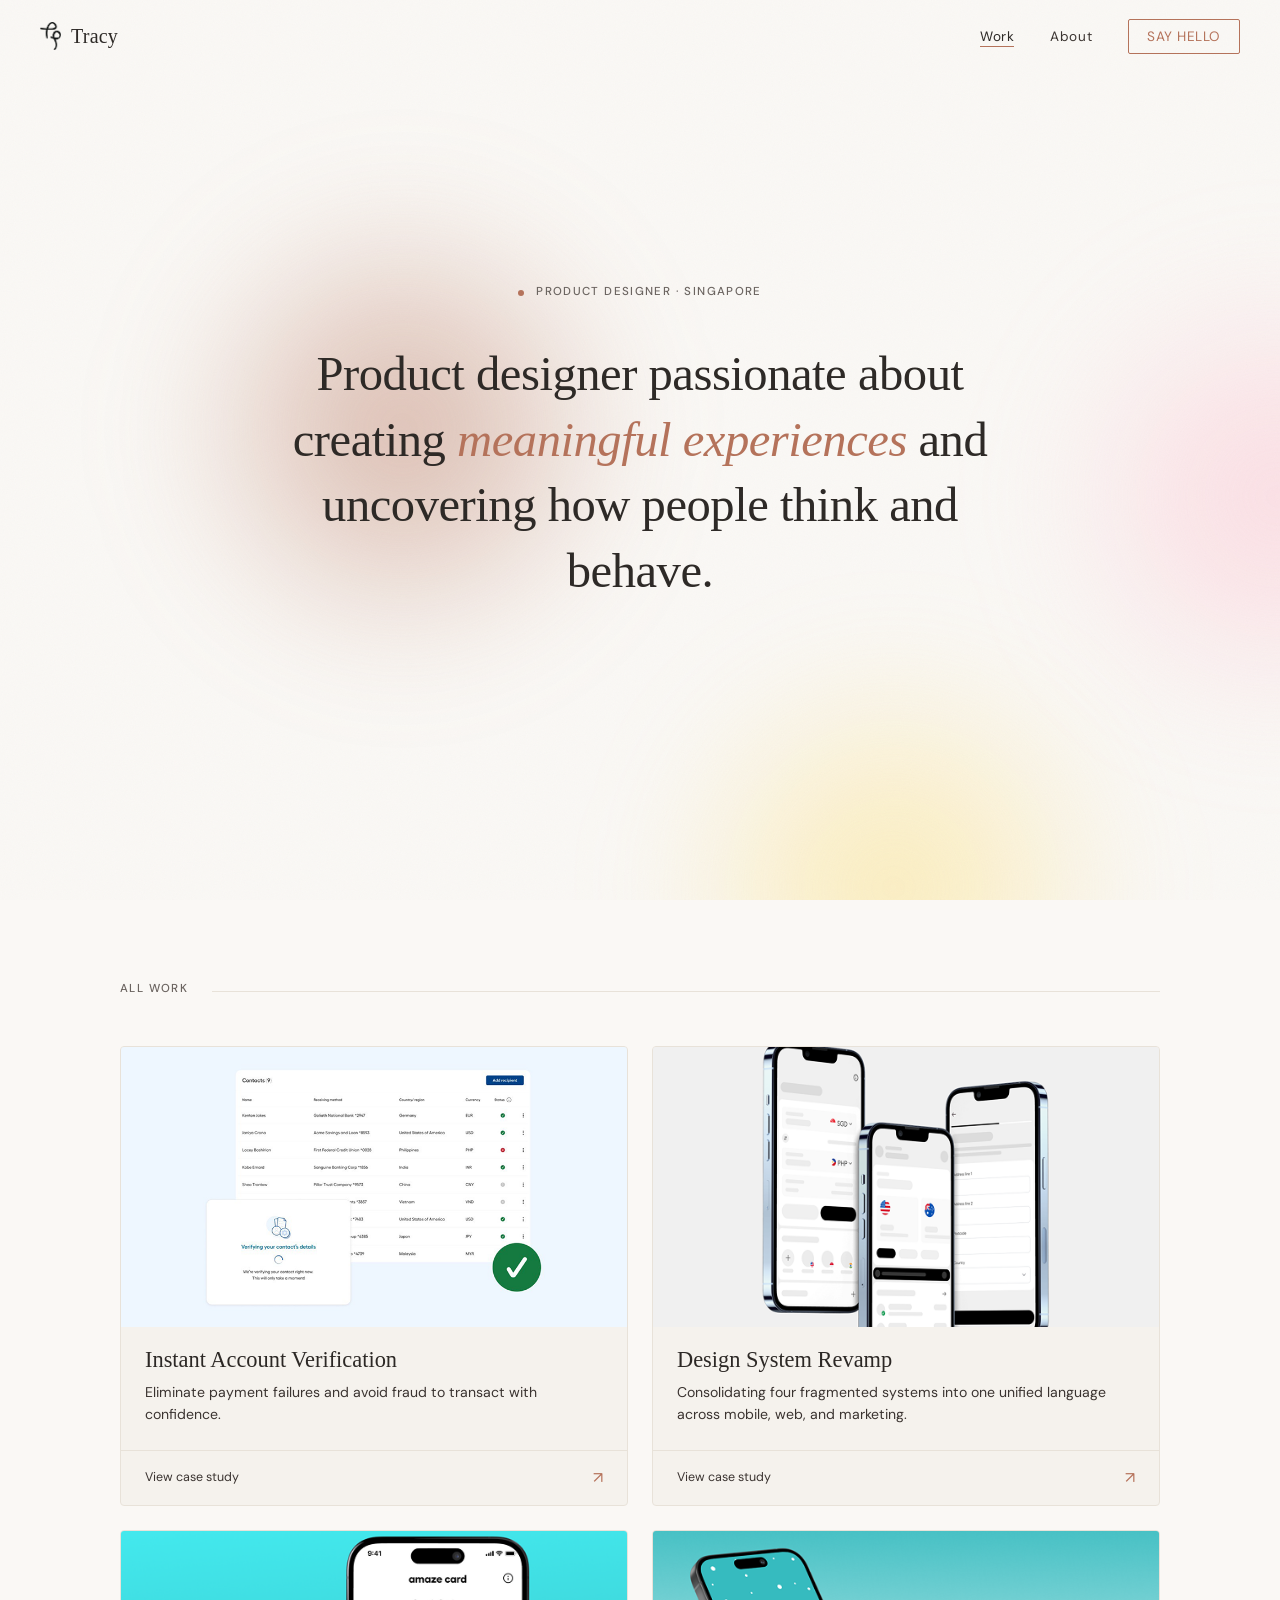
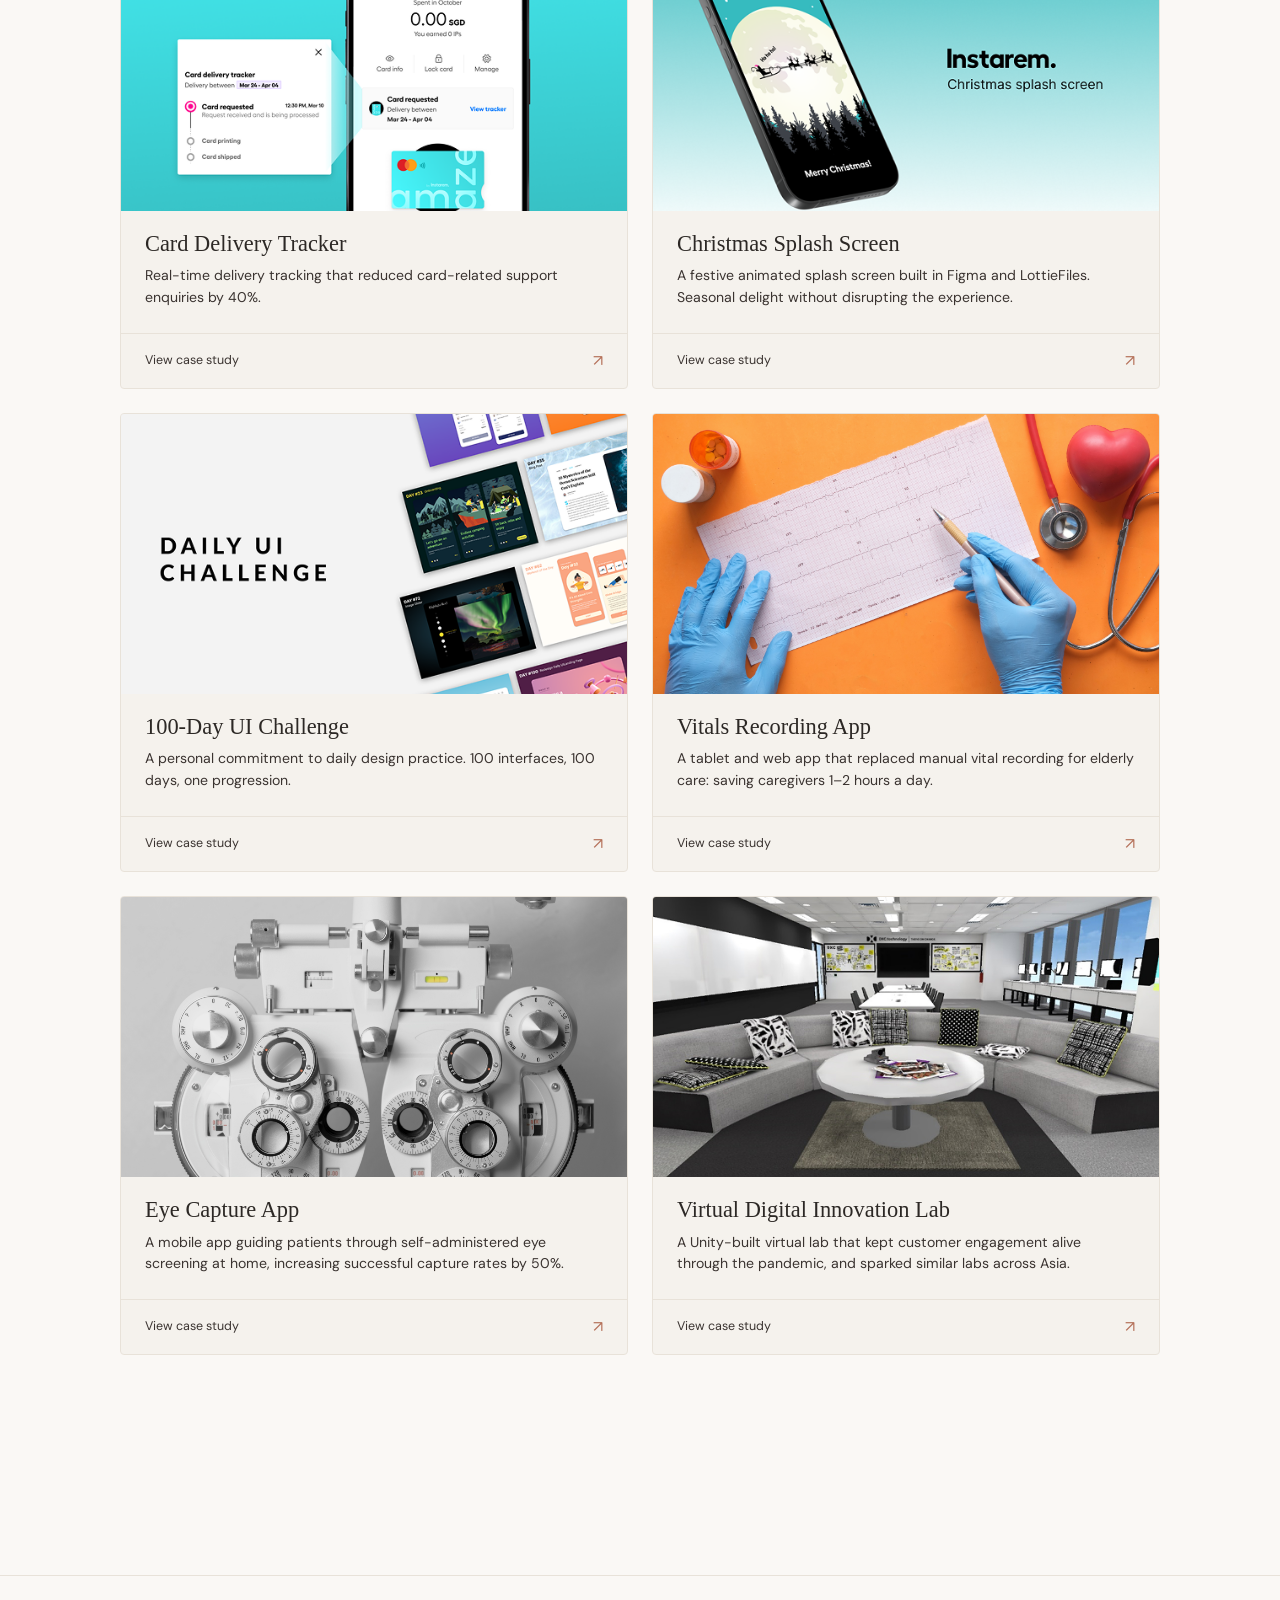
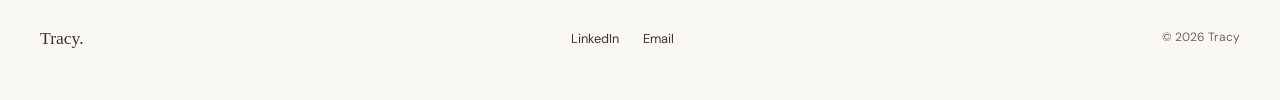
==== commit 0b9532eb: "Add files via upload" ====
--- a/index.html
+++ b/index.html
@@ -21,7 +21,6 @@
       padding: 80px 40px 120px;
       position: relative;
       overflow: hidden;
-      background: var(--cream); /* add this */
     }
 
     /* ── BLOBS ── */
--- a/style.css
+++ b/style.css
@@ -27,7 +27,7 @@
    ============================================ */
 *, *::before, *::after { box-sizing: border-box; margin: 0; padding: 0; }
 
-html { font-size: 16px; scroll-behavior: smooth; }
+html { font-size: 16px; scroll-behavior: smooth; background: var(--cream); }
 
 body {
   background: var(--cream);
@@ -38,6 +38,8 @@
   -webkit-font-smoothing: antialiased;
   position: relative;
   overflow-x: hidden;
+  background-attachment: fixed; /* add this */
+
 }
 
 /* Grain overlay */
@@ -507,3 +509,10 @@
 
 /*handle mobile viewport height issue*/
 
+.cs-section,
+.hero,
+.selected-work,
+.page-content {
+  background-color: var(--cream);
+  position: relative;
+}
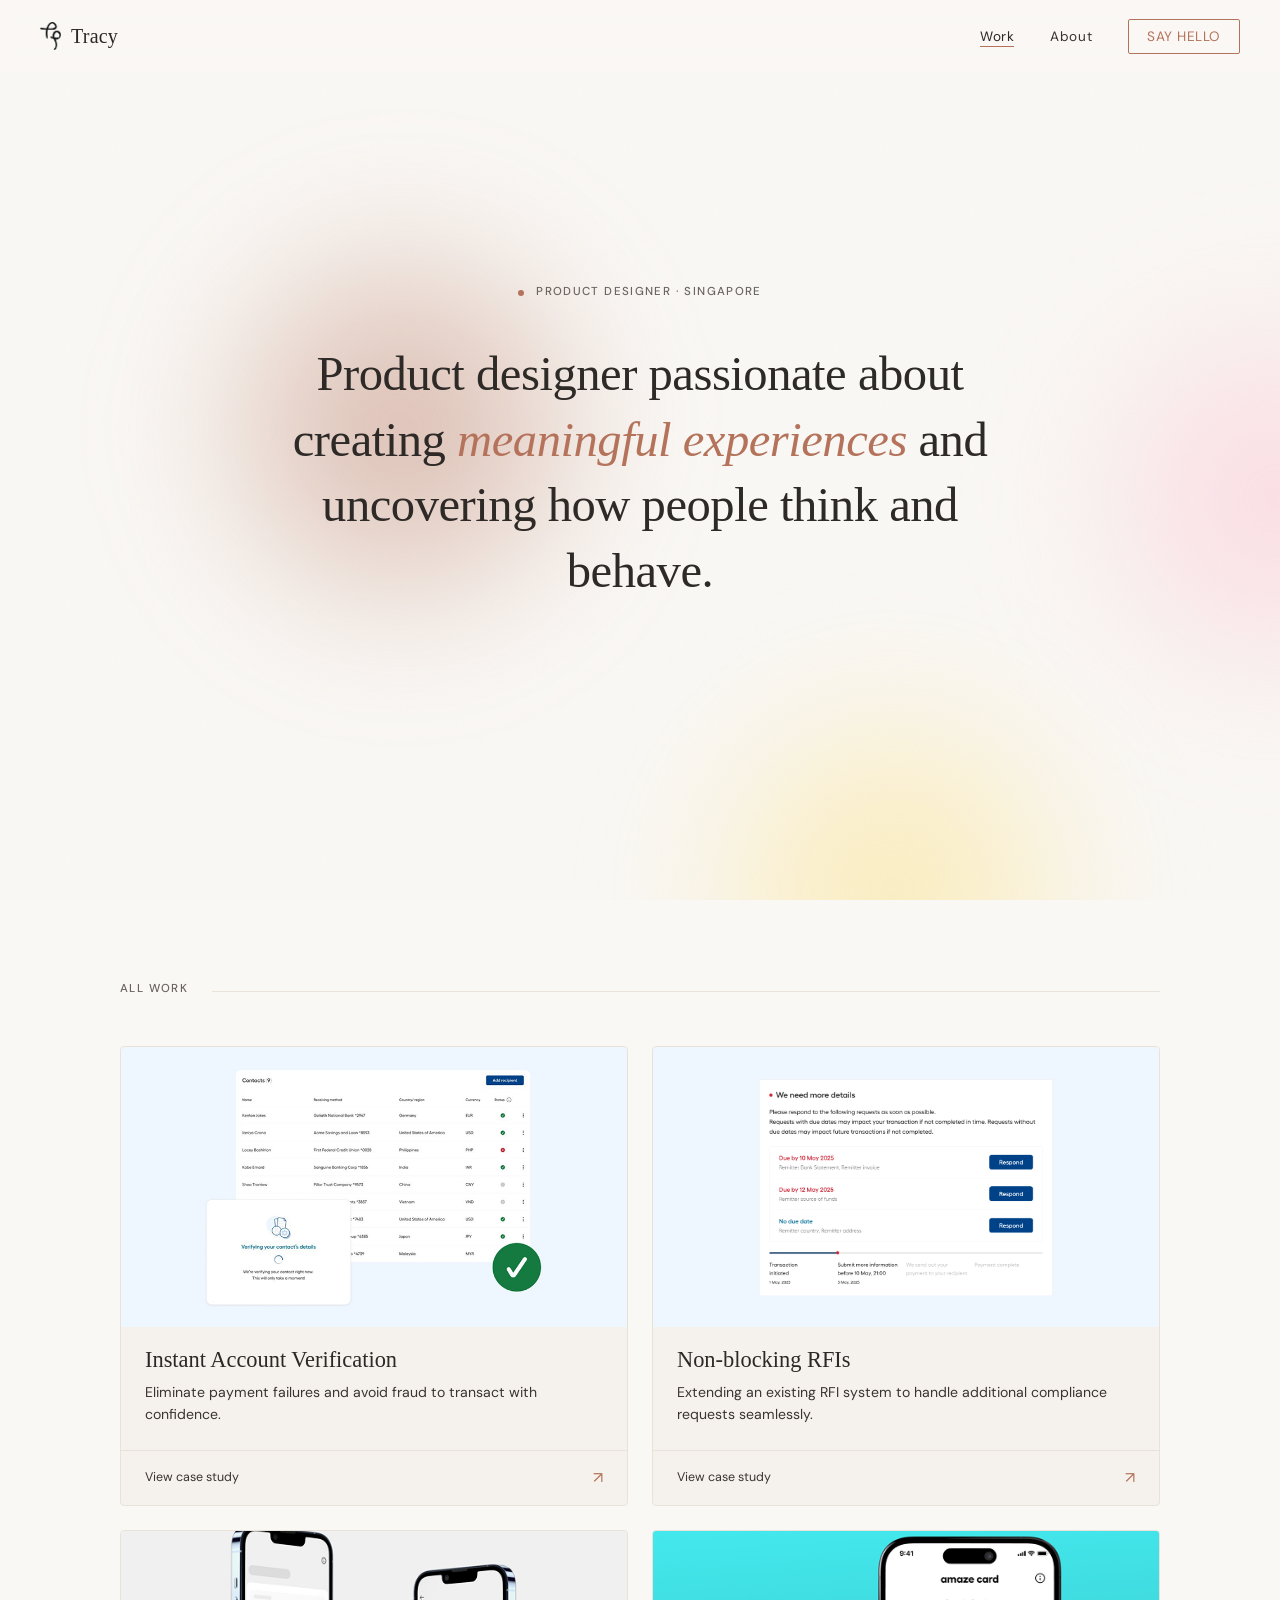
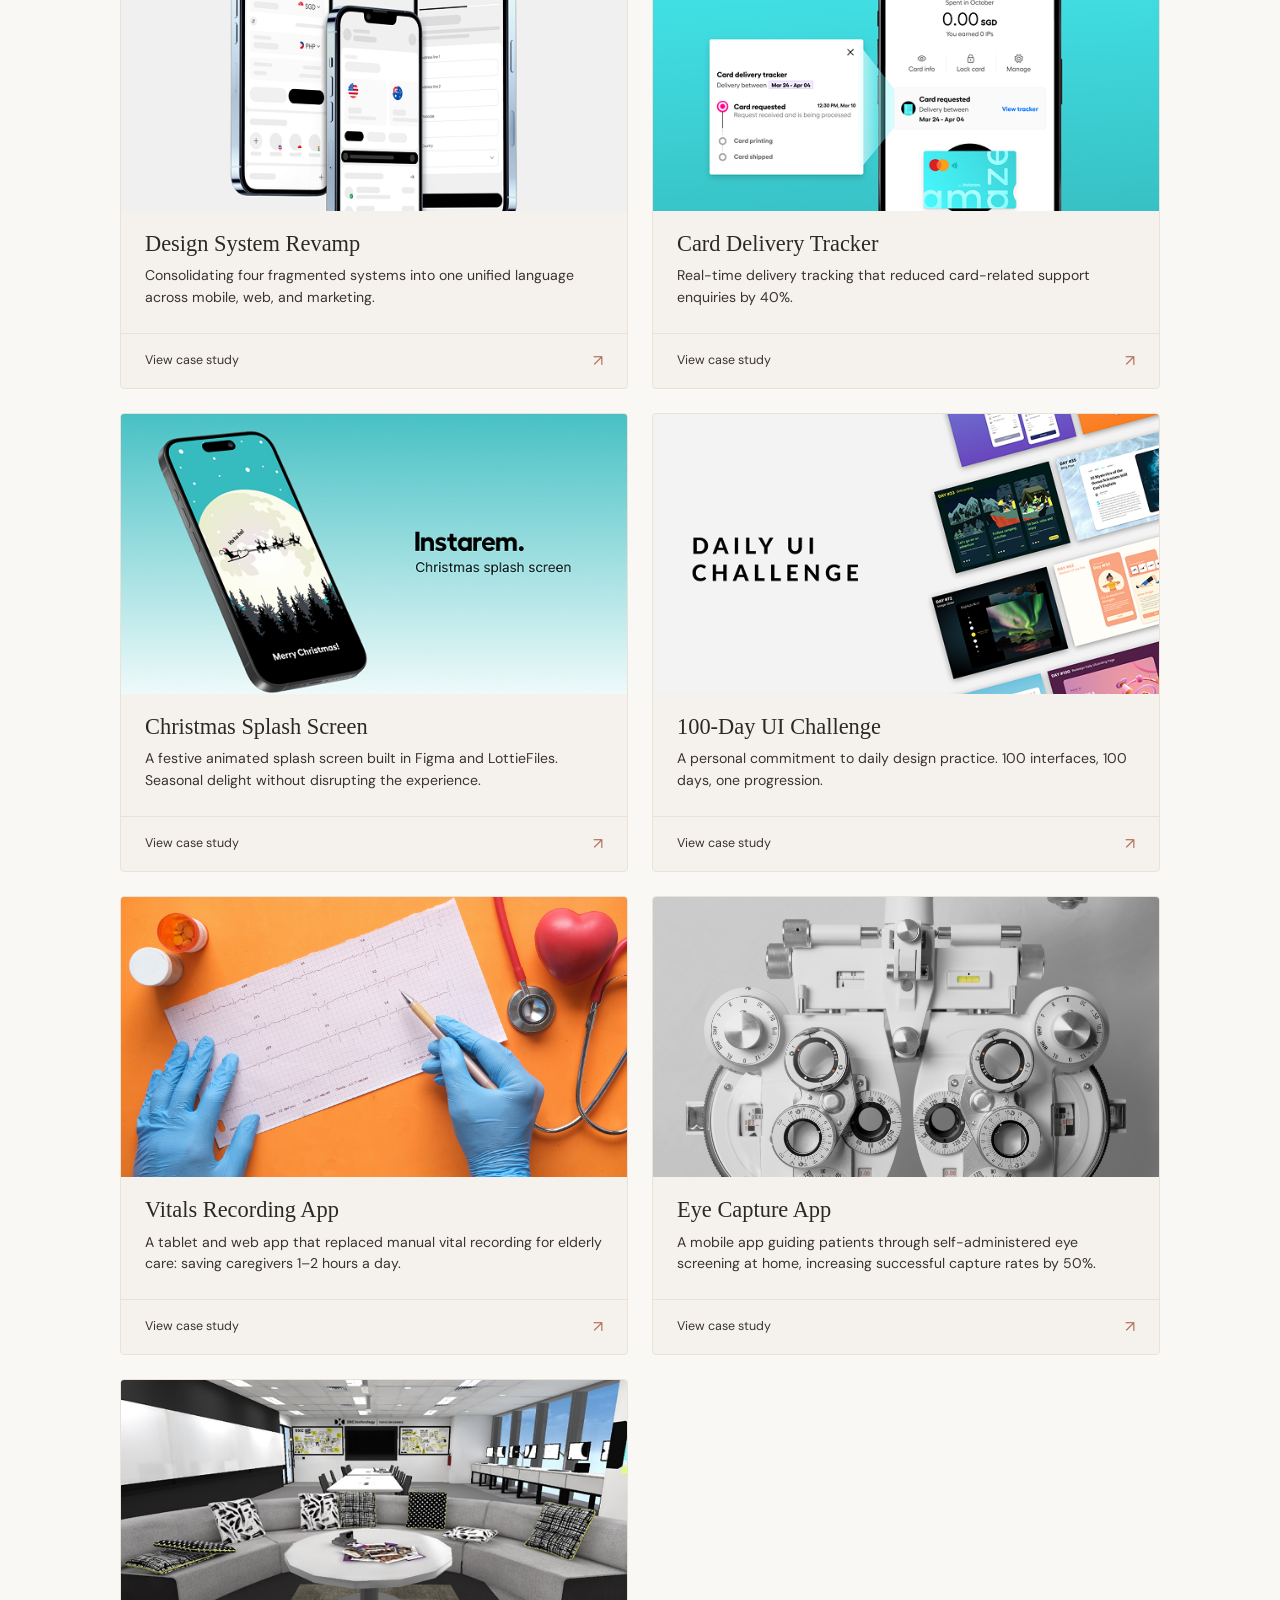
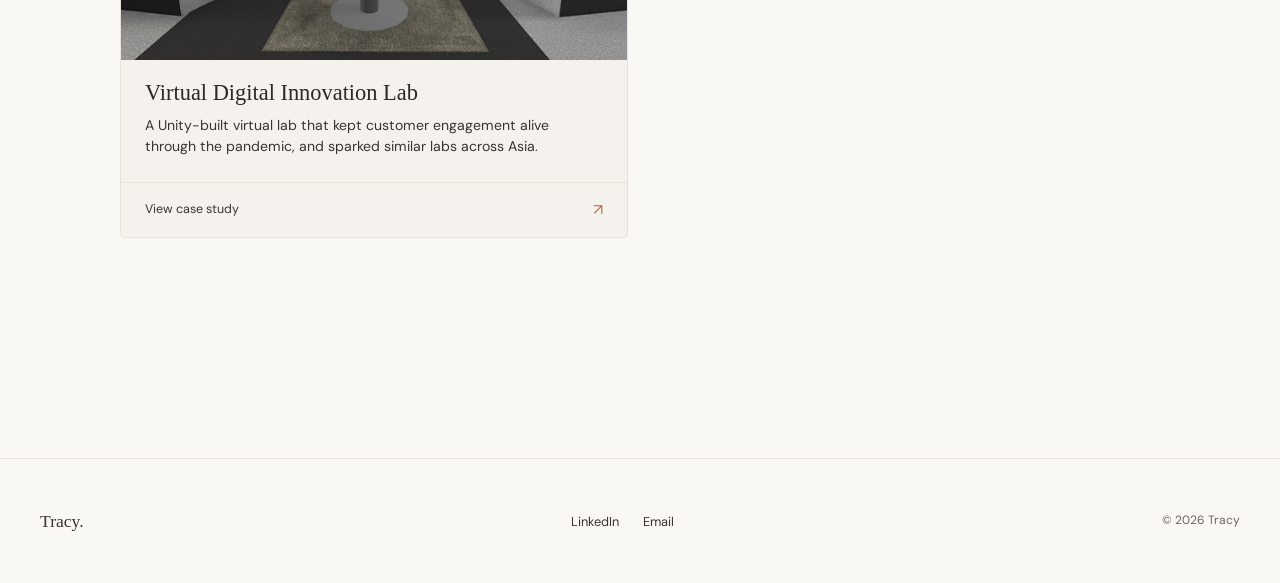
==== commit 40da00dd: "Add files via upload" ====
--- a/index.html
+++ b/index.html
@@ -188,7 +188,17 @@
           </a>
 
           <!-- Card 2 -->
-          <a href="cs-design-system.html" class="project-card fade-up delay-2">
+          <a href="cs-rfi.html" class="project-card fade-up delay-2">
+            <div class="project-card-image"><img src="images/rfi.png" alt="Non-blocking RFIs" /></div>
+            <div class="project-card-body">
+              <div class="project-card-title">Non-blocking RFIs</div>
+              <p class="project-card-desc">Extending an existing RFI system to handle additional compliance requests seamlessly.</p>
+            </div>
+            <div class="project-card-footer"><span>View case study</span><span class="arrow">↗</span></div>
+          </a>
+
+          <!-- Card 3 -->
+          <a href="cs-design-system.html" class="project-card fade-up delay-1">
             <div class="project-card-image"><img src="images/design-system.png" alt="Design system revamp" /></div>
             <div class="project-card-body">
               <div class="project-card-title">Design System Revamp</div>
@@ -197,8 +207,8 @@
             <div class="project-card-footer"><span>View case study</span><span class="arrow">↗</span></div>
           </a>
 
-          <!-- Card 3 -->
-          <a href="cs-card-tracker.html" class="project-card fade-up delay-1">
+          <!-- Card 4 -->
+          <a href="cs-card-tracker.html" class="project-card fade-up delay-2">
             <div class="project-card-image"><img src="images/card-tracker.png" alt="Card tracker" /></div>
             <div class="project-card-body">
               <div class="project-card-title">Card Delivery Tracker</div>
@@ -207,8 +217,8 @@
             <div class="project-card-footer"><span>View case study</span><span class="arrow">↗</span></div>
           </a>
 
-          <!-- Card 4 -->
-          <a href="cs-xmas.html" class="project-card fade-up delay-2">
+          <!-- Card 5 -->
+          <a href="cs-xmas.html" class="project-card fade-up delay-1">
             <div class="project-card-image"><img src="images/xmas.png" alt="Christmas splash screen" /></div>
             <div class="project-card-body">
               <div class="project-card-title">Christmas Splash Screen</div>
@@ -217,8 +227,8 @@
             <div class="project-card-footer"><span>View case study</span><span class="arrow">↗</span></div>
           </a>
 
-          <!-- Card 5 -->
-          <a href="cs-daily-ui.html" class="project-card fade-up delay-3">
+          <!-- Card 6 -->
+          <a href="cs-daily-ui.html" class="project-card fade-up delay-2">
             <div class="project-card-image"><img src="images/daily-ui.png" alt="Daily UI" /></div>
             <div class="project-card-body">
               <div class="project-card-title">100-Day UI Challenge</div>
@@ -227,7 +237,7 @@
             <div class="project-card-footer"><span>View case study</span><span class="arrow">↗</span></div>
           </a>
 
-          <!-- Card 6 -->
+          <!-- Card 7 -->
           <a href="cs-vitals.html" class="project-card fade-up delay-1">
             <div class="project-card-image"><img src="images/vitals.jpg" alt="Vitals recording app" /></div>
             <div class="project-card-body">
@@ -237,7 +247,7 @@
             <div class="project-card-footer"><span>View case study</span><span class="arrow">↗</span></div>
           </a>
 
-          <!-- Card 7 -->
+          <!-- Card 8 -->
           <a href="cs-eye-capture.html" class="project-card fade-up delay-2">
             <div class="project-card-image"><img src="images/eye-capture.jpg" alt="Eye capture app" /></div>
             <div class="project-card-body">
@@ -247,8 +257,8 @@
             <div class="project-card-footer"><span>View case study</span><span class="arrow">↗</span></div>
           </a>
 
-          <!-- Card 8 -->
-          <a href="cs-virtual-dil.html" class="project-card fade-up delay-3">
+          <!-- Card 9 -->
+          <a href="cs-virtual-dil.html" class="project-card fade-up delay-1">
             <div class="project-card-image"><img src="images/vdil.png" alt="Virtual Digital Innovation Lab" /></div>
             <div class="project-card-body">
               <div class="project-card-title">Virtual Digital Innovation Lab</div>
--- a/style.css
+++ b/style.css
@@ -48,11 +48,12 @@
   position: fixed;
   inset: 0;
   pointer-events: none;
-  z-index: 100;
+  z-index: 200;
   opacity: 0.03;
   background-image: url("data:image/svg+xml,%3Csvg viewBox='0 0 256 256' xmlns='http://www.w3.org/2000/svg'%3E%3Cfilter id='noise'%3E%3CfeTurbulence type='fractalNoise' baseFrequency='0.9' numOctaves='4' stitchTiles='stitch'/%3E%3C/filter%3E%3Crect width='100%25' height='100%25' filter='url(%23noise)'/%3E%3C/svg%3E");
   background-size: 256px 256px;
 }
+
 
 a { color: inherit; text-decoration: none; }
 img { display: block; max-width: 100%; }
@@ -85,16 +86,16 @@
   position: fixed;
   top: 0; left: 0; right: 0;
   height: var(--nav-h);
-  z-index: 50;
+  z-index: 9998;
   display: flex;
   align-items: center;
   padding: 0 40px;
   padding-top: env(safe-area-inset-top);/* extends into safe area*/
   height: calc(var(--nav-h) + env(safe-area-inset-top)); /* taller to fill gap*/
   justify-content: space-between;
-  background: var(--cream); /*rgba(250,248,245,0.88)*/
-  /*backdrop-filter: blur(12px);
-  -webkit-backdrop-filter: blur(12px);*/
+  background: rgba(250,248,245,0.88);
+  backdrop-filter: blur(12px);
+  -webkit-backdrop-filter: blur(12px);
   border-bottom: 1px solid transparent;
   transition: border-color 0.3s var(--ease-soft);
 } 
@@ -448,7 +449,12 @@
   color: var(--ink-soft);
 }
 @media (max-width: 768px) {
-  nav { padding: 0 20px; 
+  nav { 
+    position: fixed;        /* add this explicitly */
+    top: 0;                 /* add this */
+    left: 0;                /* add this */
+    right: 0;               /* add this */
+    padding: 0 20px; 
     padding-top: env(safe-area-inset-top);}
   .container { padding: 0 20px; }
   footer { padding: 40px 20px; flex-direction: column; align-items: flex-start; }
